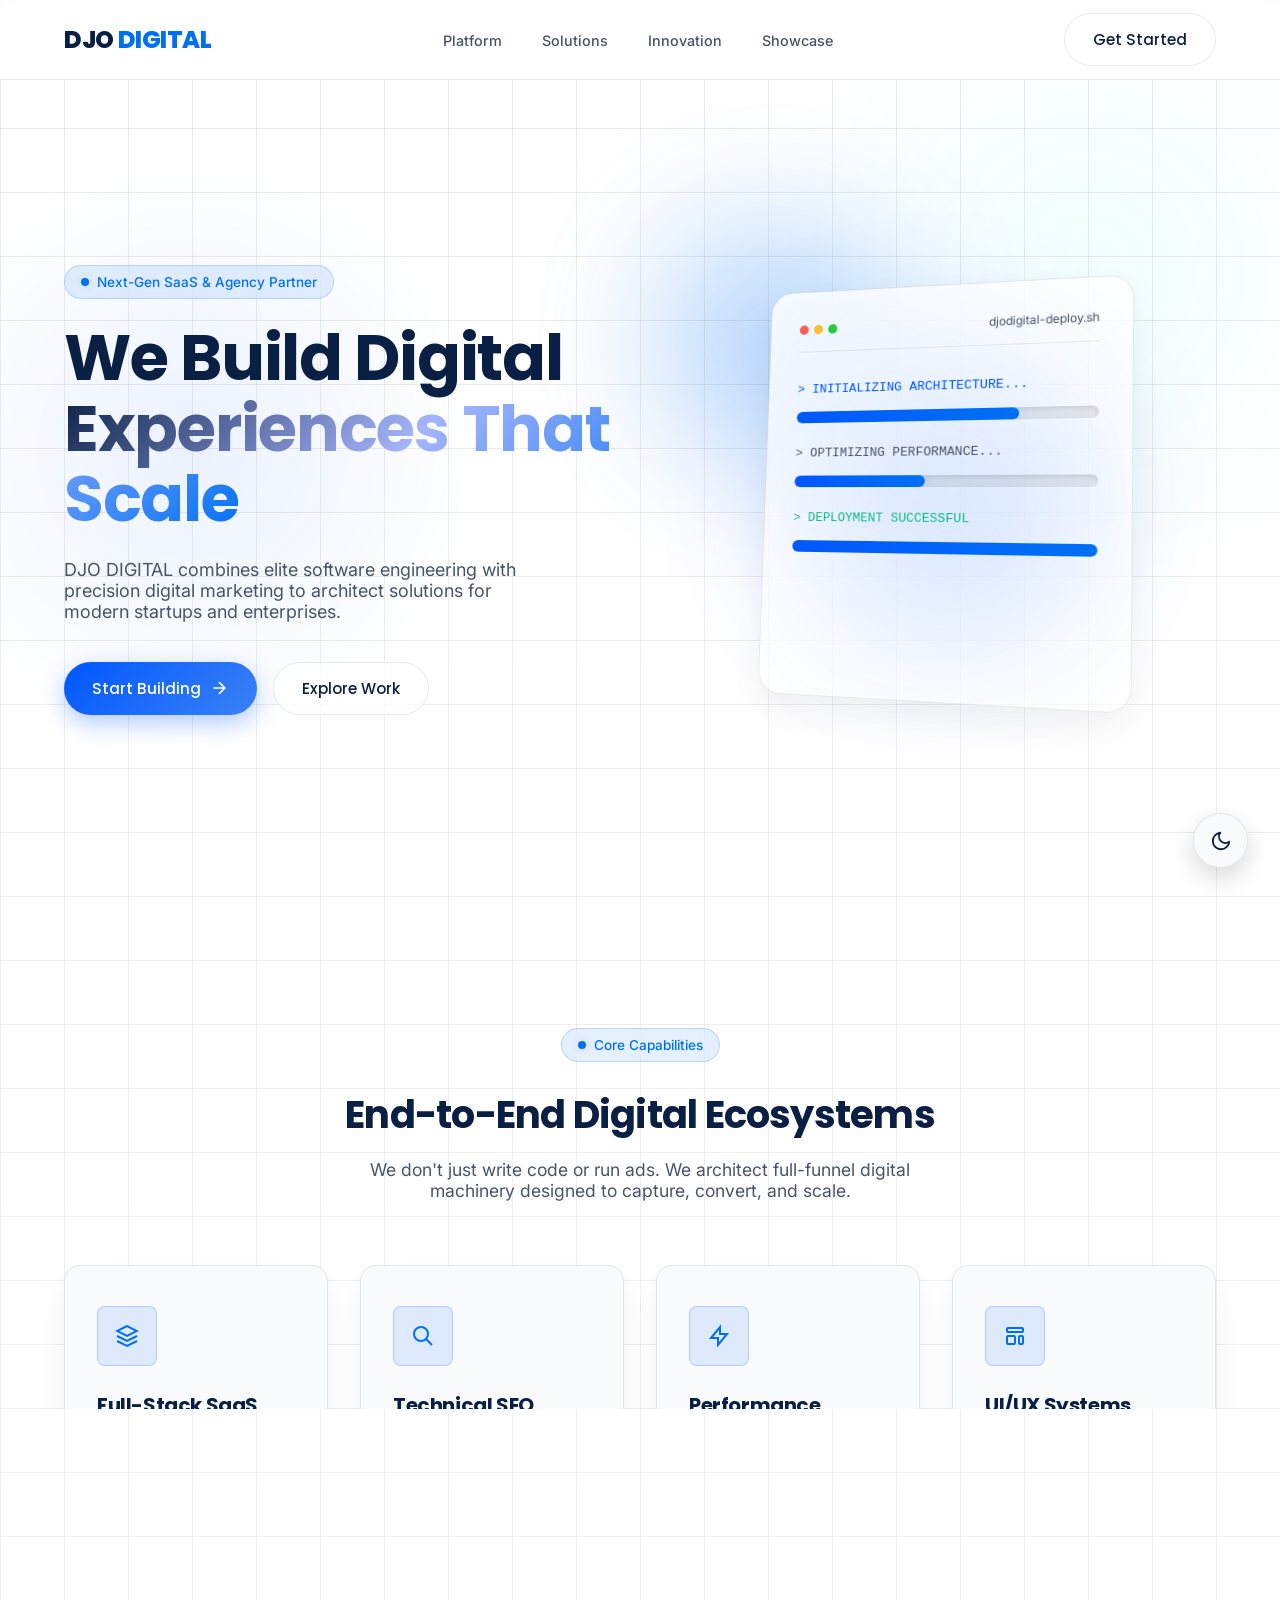
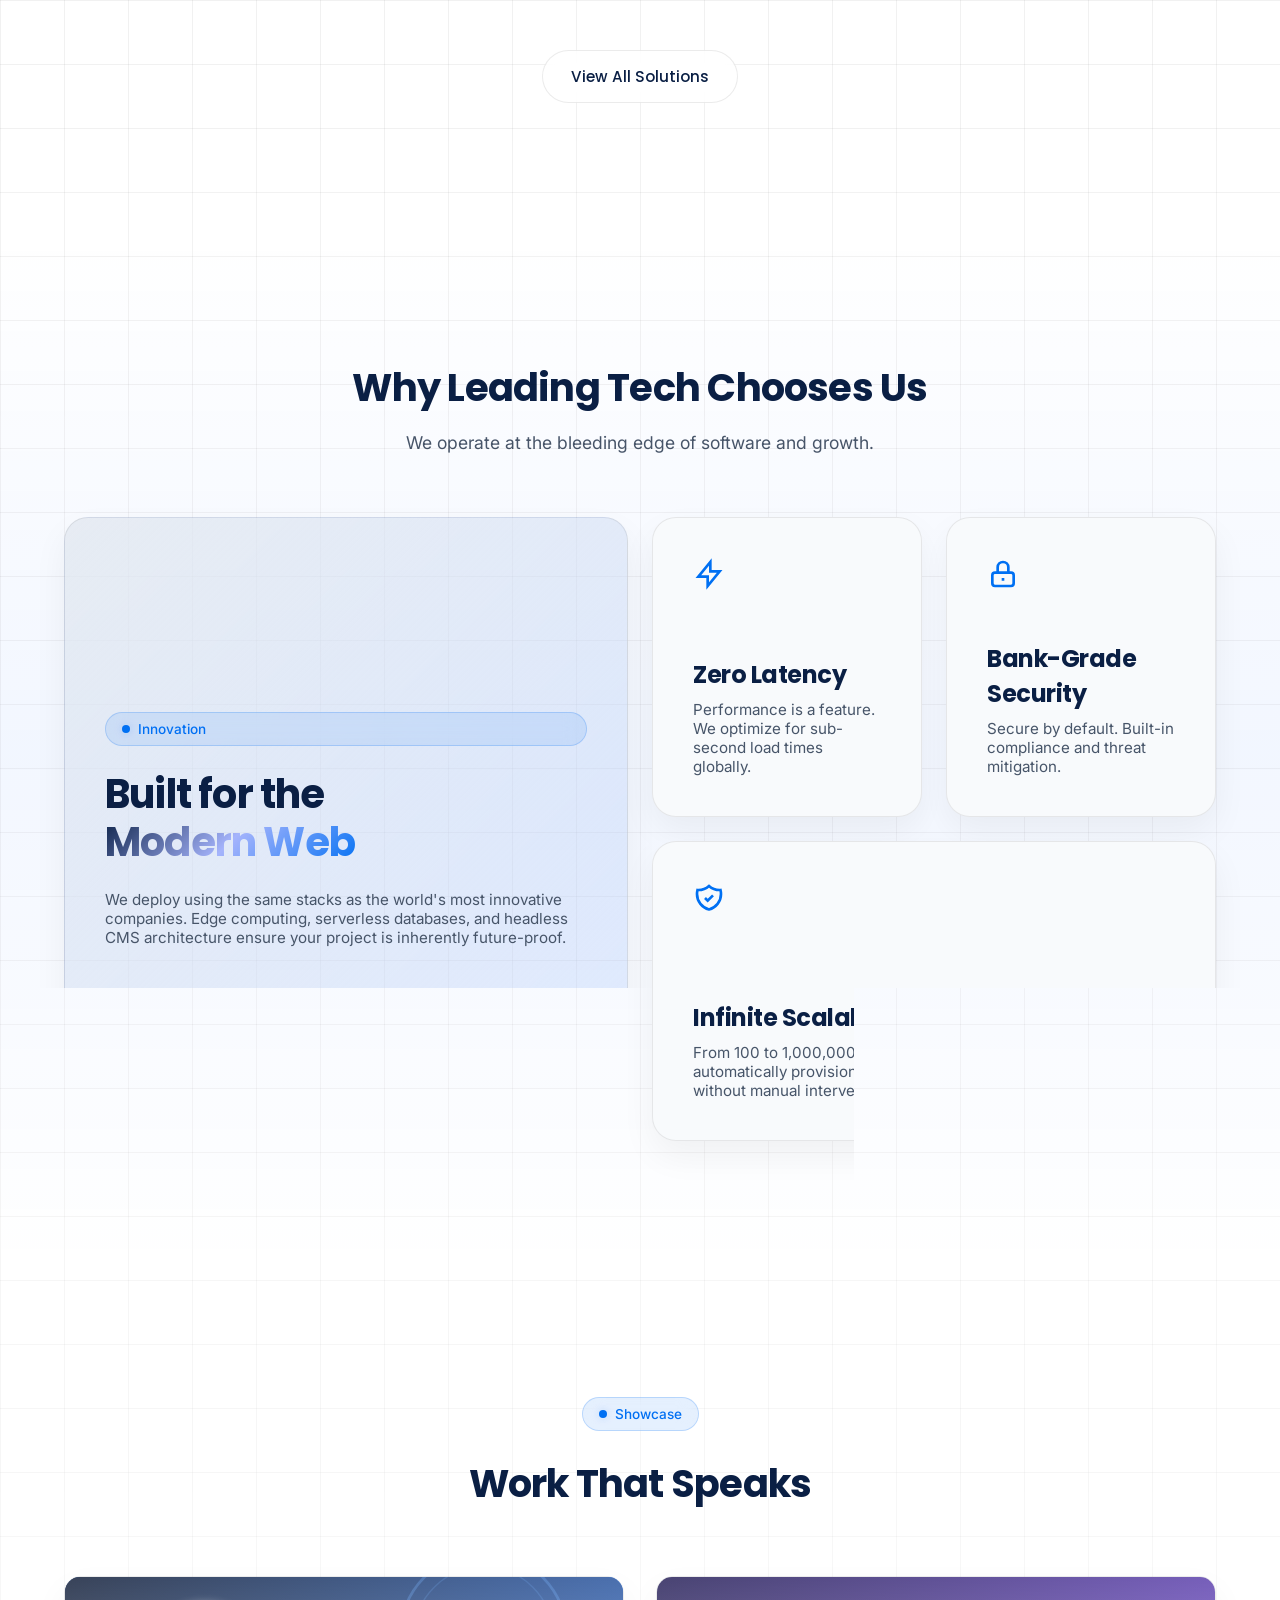
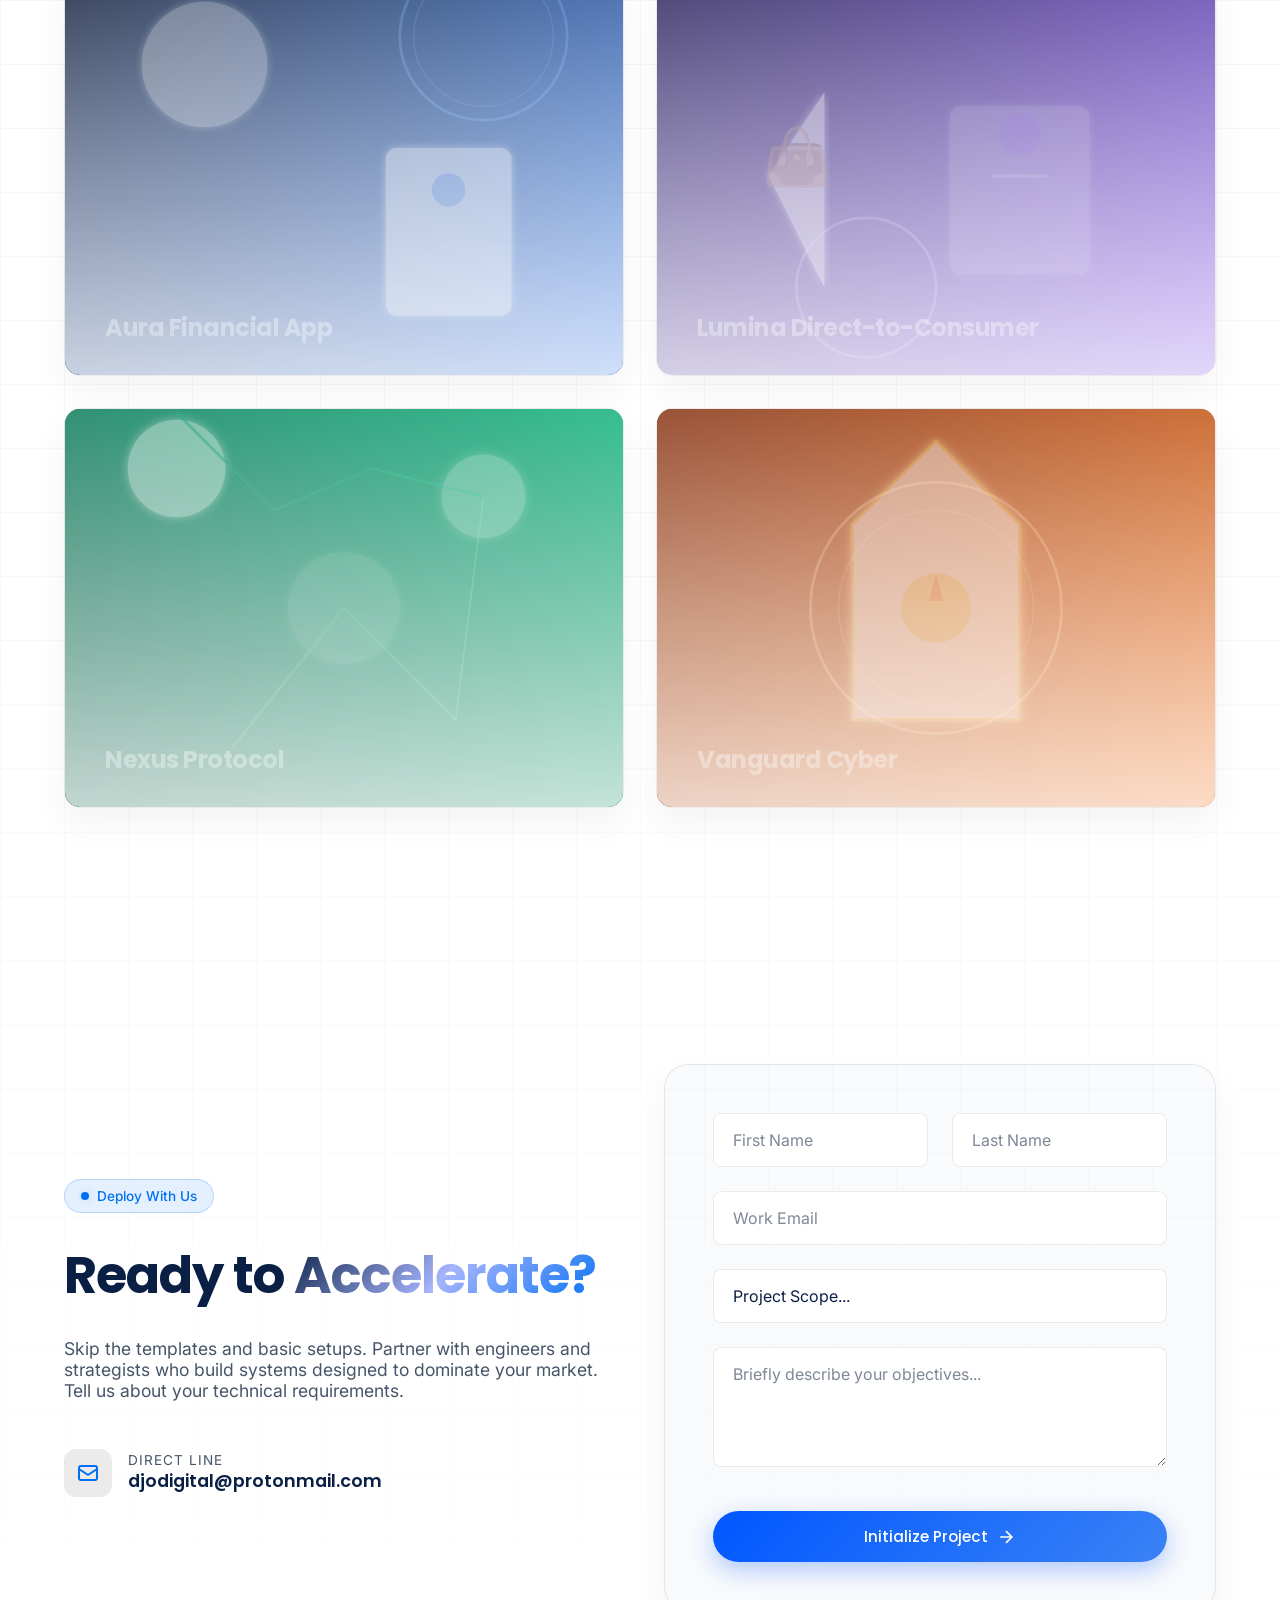
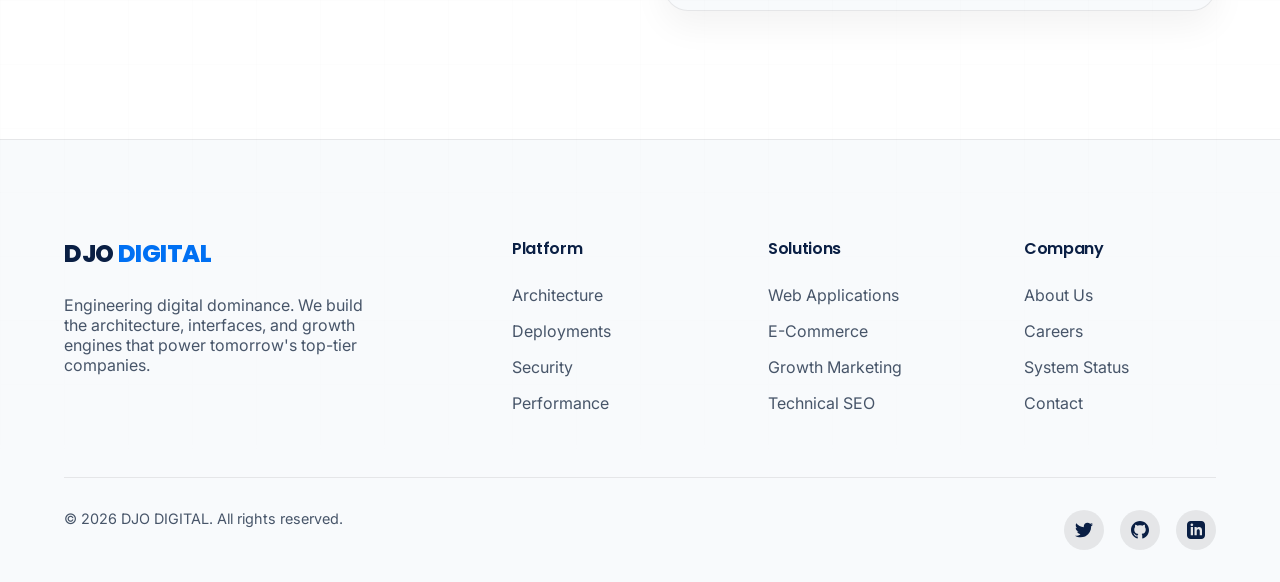
==== index.html @ 596c000f "Add files via upload" ====
<!DOCTYPE html>
<html lang="en">
<head>
    <meta charset="UTF-8">
    <meta name="viewport" content="width=device-width, initial-scale=1.0">
    <title>DJO DIGITAL | Premium Digital Solutions</title>
    <link rel="preconnect" href="https://fonts.googleapis.com">
    <link rel="preconnect" href="https://fonts.gstatic.com" crossorigin>
    <link href="https://fonts.googleapis.com/css2?family=Inter:wght@300;400;500&family=Poppins:wght@500;600;700;800&display=swap" rel="stylesheet">
    <link rel="stylesheet" href="style.css">
    <script src="script.js"></script>
    <script>
        // Apply saved theme before page renders to prevent flicker
        (function() {
            const savedTheme = localStorage.getItem('theme');
            if (savedTheme === 'dark') {
                document.documentElement.setAttribute('data-theme', 'dark');
            } else {
                document.documentElement.removeAttribute('data-theme');
            }
        })();
    </script>
</head>
<body>

    <input type="checkbox" id="theme-switch" hidden>
    
    <div class="app-wrapper">
        
        <label for="theme-switch" class="theme-toggle-btn" aria-label="Toggle Light/Dark Theme">
            <svg class="icon-sun" width="22" height="22" fill="none" stroke="currentColor" stroke-width="2" stroke-linecap="round" stroke-linejoin="round" viewBox="0 0 24 24"><circle cx="12" cy="12" r="5"></circle><line x1="12" y1="1" x2="12" y2="3"></line><line x1="12" y1="21" x2="12" y2="23"></line><line x1="4.22" y1="4.22" x2="5.64" y2="5.64"></line><line x1="18.36" y1="18.36" x2="19.78" y2="19.78"></line><line x1="1" y1="12" x2="3" y2="12"></line><line x1="21" y1="12" x2="23" y2="12"></line><line x1="4.22" y1="19.78" x2="5.64" y2="18.36"></line><line x1="18.36" y1="5.64" x2="19.78" y2="4.22"></line></svg>
            <svg class="icon-moon" width="22" height="22" fill="none" stroke="currentColor" stroke-width="2" stroke-linecap="round" stroke-linejoin="round" viewBox="0 0 24 24"><path d="M21 12.79A9 9 0 1 1 11.21 3 7 7 0 0 0 21 12.79z"></path></svg>
        </label>

        <div class="bg-mesh"></div>
        <div class="bg-grid"></div>

        <nav>
            <div class="container nav-container">
                <a href="#" class="logo">DJO <span>DIGITAL</span></a>
                
                <input type="checkbox" id="menu-toggle" class="menu-toggle">
                
                <ul class="nav-links">
                    <li><a href="#home">Platform</a></li>
                    <li><a href="solutions.html">Solutions</a></li>
                    <li><a href="#about">Innovation</a></li>
                    <li><a href="#portfolio">Showcase</a></li>
                </ul>

                <div class="nav-right">
                    <a href="#contact" class="btn btn-secondary nav-cta">Get Started</a>
                    
                    <label for="menu-toggle" class="hamburger">
                        <span></span><span></span><span></span>
                    </label>
                </div>
            </div>
        </nav>

        <section id="home" class="hero">
            <div class="container hero-content">
                <div class="hero-text">
                    <div class="badge">Next-Gen SaaS & Agency Partner</div>
                    <h1>We Build Digital <br><span class="gradient-text">Experiences That Scale</span></h1>
                    <p>DJO DIGITAL combines elite software engineering with precision digital marketing to architect solutions for modern startups and enterprises.</p>
                    <div class="hero-actions">
                        <a href="#contact" class="btn btn-primary">Start Building <svg width="20" height="20" fill="none" stroke="currentColor" stroke-width="2" viewBox="0 0 24 24"><path d="M5 12h14M12 5l7 7-7 7"/></svg></a>
                        <a href="#portfolio" class="btn btn-secondary">Explore Work</a>
                    </div>
                </div>
                <div class="hero-visual">
                    <div class="glow-orb"></div>
                    <div class="glow-orb secondary"></div>
                    <div class="glass-card-main">
                        <div class="mockup-header">
                            <div class="mockup-dots">
                                <span></span><span></span><span></span>
                            </div>
                            <div style="font-size:0.75rem; color: var(--text-muted);">djodigital-deploy.sh</div>
                        </div>
                        <div class="mockup-body">
                            <div class="mockup-text" style="color:var(--mockup-text-1);">> INITIALIZING ARCHITECTURE...</div>
                            <div class="mockup-bar-container">
                                <div class="mockup-bar-fill fill-1"></div>
                            </div>
                            
                            <div class="mockup-text" style="color:var(--mockup-text-2); margin-top:0.5rem;">> OPTIMIZING PERFORMANCE...</div>
                            <div class="mockup-bar-container">
                                <div class="mockup-bar-fill fill-2"></div>
                            </div>
                            
                            <div class="mockup-text" style="color:var(--mockup-text-3); margin-top:0.5rem;">> DEPLOYMENT SUCCESSFUL</div>
                            <div class="mockup-bar-container">
                                <div class="mockup-bar-fill fill-3"></div>
                            </div>
                        </div>
                    </div>
                </div>
            </div>
        </section>

        <section id="solutions" class="services">
            <div class="container">
                <div class="section-header">
                    <div class="badge" style="margin: 0 auto 1.5rem;">Core Capabilities</div>
                    <h2>End-to-End Digital Ecosystems</h2>
                    <p>We don't just write code or run ads. We architect full-funnel digital machinery designed to capture, convert, and scale.</p>
                </div>
                <div class="services-grid">
                    <div class="service-card">
                        <div class="service-icon">
                            <svg width="24" height="24" fill="none" stroke="currentColor" stroke-width="2" viewBox="0 0 24 24"><path d="M12 2L2 7l10 5 10-5-10-5zM2 17l10 5 10-5M2 12l10 5 10-5"/></svg>
                        </div>
                        <h3>Full-Stack SaaS</h3>
                        <p>Scalable, secure, and modern web applications built on React, Node, and serverless architectures tailored to your enterprise.</p>
                    </div>
                    <div class="service-card">
                        <div class="service-icon">
                            <svg width="24" height="24" fill="none" stroke="currentColor" stroke-width="2" viewBox="0 0 24 24"><path d="M21 21l-6-6m2-5a7 7 0 11-14 0 7 7 0 0114 0z"/></svg>
                        </div>
                        <h3>Technical SEO</h3>
                        <p>Deep algorithmic optimization, programmatic content strategies, and architecture restructuring for dominant search visibility.</p>
                    </div>
                    <div class="service-card">
                        <div class="service-icon">
                            <svg width="24" height="24" fill="none" stroke="currentColor" stroke-width="2" viewBox="0 0 24 24"><path d="M13 10V3L4 14h7v7l9-11h-7z"/></svg>
                        </div>
                        <h3>Performance Marketing</h3>
                        <p>Data-aggressive ad campaigns engineered for lowest CAC and highest LTV across Google, Meta, and emerging channels.</p>
                    </div>
                    <div class="service-card">
                        <div class="service-icon">
                            <svg width="24" height="24" fill="none" stroke="currentColor" stroke-width="2" viewBox="0 0 24 24"><path d="M4 5a1 1 0 011-1h14a1 1 0 011 1v2a1 1 0 01-1 1H5a1 1 0 01-1-1V5zM4 13a1 1 0 011-1h6a1 1 0 011 1v6a1 1 0 01-1 1H5a1 1 0 01-1-1v-6zM16 13a1 1 0 011-1h2a1 1 0 011 1v6a1 1 0 01-1 1h-2a1 1 0 01-1-1v-6z"/></svg>
                        </div>
                        <h3>UI/UX Systems</h3>
                        <p>Pixel-perfect, conversion-optimized interfaces that feel native, intuitive, and ruthlessly aligned with user psychology.</p>
                    </div>
                </div>
                <div style="text-align: center; margin-top: 3rem;">
                    <a href="solutions.html" class="btn btn-secondary">View All Solutions</a>
                </div>
            </div>
        </section>

        <section id="about" class="bento-section">
            <div class="container">
                <div class="section-header">
                    <h2>Why Leading Tech Chooses Us</h2>
                    <p>We operate at the bleeding edge of software and growth.</p>
                </div>
                <div class="bento-grid">
                    <div class="bento-item bento-large">
                        <div class="badge">Innovation</div>
                        <h3>Built for the<br><span class="gradient-text">Modern Web</span></h3>
                        <p>We deploy using the same stacks as the world's most innovative companies. Edge computing, serverless databases, and headless CMS architecture ensure your project is inherently future-proof.</p>
                    </div>
                    <div class="bento-item">
                        <div class="bento-icon"><svg width="32" height="32" fill="none" stroke="currentColor" stroke-width="2" viewBox="0 0 24 24"><path d="M13 10V3L4 14h7v7l9-11h-7z"/></svg></div>
                        <h3>Zero Latency</h3>
                        <p>Performance is a feature. We optimize for sub-second load times globally.</p>
                    </div>
                    <div class="bento-item">
                        <div class="bento-icon"><svg width="32" height="32" fill="none" stroke="currentColor" stroke-width="2" viewBox="0 0 24 24"><path d="M12 15v2m-6 4h12a2 2 0 002-2v-6a2 2 0 00-2-2H6a2 2 0 00-2 2v6a2 2 0 002 2zm10-10V7a4 4 0 00-8 0v4h8z"/></svg></div>
                        <h3>Bank-Grade Security</h3>
                        <p>Secure by default. Built-in compliance and threat mitigation.</p>
                    </div>
                    <div class="bento-item bento-wide">
                        <div class="bento-icon"><svg width="32" height="32" fill="none" stroke="currentColor" stroke-width="2" viewBox="0 0 24 24"><path d="M9 12l2 2 4-4m5.618-4.016A11.955 11.955 0 0112 2.944a11.955 11.955 0 01-8.618 3.04A12.02 12.02 0 003 9c0 5.591 3.824 10.29 9 11.622 5.176-1.332 9-6.03 9-11.622 0-1.042-.133-2.052-.382-3.016z"/></svg></div>
                        <h3>Infinite Scalability</h3>
                        <p>From 100 to 1,000,000 active users, our cloud-native architectures automatically provision resources to handle massive traffic spikes without manual intervention.</p>
                    </div>
                </div>
            </div>
        </section>

        <section id="portfolio" class="portfolio">
            <div class="container">
                <div class="section-header">
                    <div class="badge" style="margin: 0 auto 1.5rem;">Showcase</div>
                    <h2>Work That Speaks</h2>
                </div>
                <div class="portfolio-grid">
                    <div class="portfolio-item">
                        <div class="portfolio-bg"></div>
                        <div class="portfolio-overlay">
                            <span>Fintech Platform</span>
                            <h3>Aura Financial App</h3>
                        </div>
                    </div>
                    <div class="portfolio-item">
                        <div class="portfolio-bg"></div>
                        <div class="portfolio-overlay">
                            <span>Global E-Commerce</span>
                            <h3>Lumina Direct-to-Consumer</h3>
                        </div>
                    </div>
                    <div class="portfolio-item">
                        <div class="portfolio-bg"></div>
                        <div class="portfolio-overlay">
                            <span>Web3 Dashboard</span>
                            <h3>Nexus Protocol</h3>
                        </div>
                    </div>
                    <div class="portfolio-item">
                        <div class="portfolio-bg"></div>
                        <div class="portfolio-overlay">
                            <span>Cybersecurity Platform</span>
                            <h3>Vanguard Cyber</h3>
                        </div>
                    </div>
                </div>
            </div>
        </section>

        <!-- 
        IMAGE GENERATION GUIDE FOR PORTFOLIO SECTION
        =============================================
        
        Layout: 2x2 Grid (Top-Left → Top-Right → Bottom-Left → Bottom-Right)
        Style: Consistent 3D glassmorphism or isometric design
        
        1. AURA FINANCIAL (Top-Left - Blue/Silver)
           Position: Top-Left
           Color: Blue (#0f172a to #3b82f6)
           Prompt: "3D isometric view of glowing digital currency coins and a sleek glass credit card, floating on a soft blue frosted glass background, minimalist, high-end fintech aesthetic, 8k render."
           
        2. LUMINA E-COMMERCE (Top-Right - Purple/Pink)
           Position: Top-Right
           Color: Purple (#1e1b4b to #8b5cf6)
           Prompt: "A stylized 3D translucent shopping bag and a glowing delivery package, soft purple and lilac lighting, glassmorphism style, elegant, clean white studio lighting, minimalist."
           
        3. NEXUS PROTOCOL (Bottom-Left - Green/Teal)
           Position: Bottom-Left
           Color: Green (#064e3b to #10b981)
           Prompt: "Abstract 3D network of interconnected glass spheres and glowing teal light lines, digital connectivity concept, emerald green gradient background, futuristic, clean and sharp."
           
        4. VANGUARD CYBER (Bottom-Right - Orange/Gold)
           Position: Bottom-Right
           Color: Orange (#7c2d12 to #f97316)
           Prompt: "A 3D holographic security shield made of frosted glass, glowing amber and gold accents, digital lock icon, minimalist high-tech cybersecurity theme, soft orange gradient background."
           
        DESIGN TIPS:
        - Consistency: All four images should use the same "3D glass" or "Isometric" style
        - Text Contrast: Add a semi-transparent dark overlay (20-30% opacity) over images if busy
        - Aspect Ratio: Generate images matching 350px+ width × 400px height (or similar proportion)
        - File Format: Use PNG or WebP for best quality with transparency support
        
        IMPLEMENTATION:
        Once images are generated, replace the .portfolio-bg linear gradients with:
        .portfolio-item:nth-child(1) .portfolio-bg { background-image: url('path/to/aura-financial.png'); }
        .portfolio-item:nth-child(2) .portfolio-bg { background-image: url('path/to/lumina-ecommerce.png'); }
        .portfolio-item:nth-child(3) .portfolio-bg { background-image: url('path/to/nexus-protocol.png'); }
        .portfolio-item:nth-child(4) .portfolio-bg { background-image: url('path/to/vanguard-cyber.png'); }
        -->

        <section id="contact" class="contact">
            <div class="container contact-container">
                <div class="contact-info">
                    <div class="badge">Deploy With Us</div>
                    <h2>Ready to <span class="gradient-text">Accelerate?</span></h2>
                    <p>Skip the templates and basic setups. Partner with engineers and strategists who build systems designed to dominate your market. Tell us about your technical requirements.</p>
                    
                    <div style="display:flex; gap:1rem; align-items:center; margin-top:2rem;">
                        <div style="width:48px; height:48px; background:var(--glass-border); border-radius:12px; display:flex; align-items:center; justify-content:center; color:var(--accent); transition: var(--transition);">
                            <svg width="24" height="24" fill="none" stroke="currentColor" stroke-width="2" viewBox="0 0 24 24"><path d="M3 8l7.89 5.26a2 2 0 002.22 0L21 8M5 19h14a2 2 0 002-2V7a2 2 0 00-2-2H5a2 2 0 00-2 2v10a2 2 0 002 2z"/></svg>
                        </div>
                        <div>
                            <div style="font-size:0.85rem; color:var(--text-muted); text-transform:uppercase; letter-spacing:1px;">Direct Line</div>
                            <div style="font-family:'Poppins'; font-weight:600; font-size:1.1rem;">djodigital@protonmail.com</div>
                        </div>
                    </div>
                </div>
                
                <form class="contact-form" action="https://api.web3forms.com/submit" method="POST">
                    <input type="hidden" name="access_key" value="e017881b-0cbd-48a7-ae5b-4a39bc7d0c9f">
                    <input type="hidden" name="subject" value="New Project Inquiry from DJO Digital">
                    <input type="hidden" name="redirect" value="https://djodigital.com/thank-you.html">
                    
                    <div style="display:grid; grid-template-columns: 1fr 1fr; gap:1.5rem;">
                        <div class="form-group">
                            <input type="text" name="firstName" class="form-control" placeholder="First Name" required>
                        </div>
                        <div class="form-group">
                            <input type="text" name="lastName" class="form-control" placeholder="Last Name" required>
                        </div>
                    </div>
                    <div class="form-group">
                        <input type="email" name="email" class="form-control" placeholder="Work Email" required>
                    </div>
                    <div class="form-group">
                        <select name="projectScope" class="form-control" required style="appearance:none;">
                            <option value="" disabled selected>Project Scope...</option>
                            <option value="SaaS Development">SaaS Development</option>
                            <option value="Growth Marketing">Growth Marketing</option>
                            <option value="Enterprise SEO">Enterprise SEO</option>
                            <option value="Other">Other</option>
                        </select>
                    </div>
                    <div class="form-group">
                        <textarea name="message" class="form-control" placeholder="Briefly describe your objectives..." required></textarea>
                    </div>
                    <button type="submit" class="btn btn-primary submit-btn">Initialize Project <svg width="20" height="20" fill="none" stroke="currentColor" stroke-width="2" viewBox="0 0 24 24"><path d="M5 12h14M12 5l7 7-7 7"/></svg></button>
                </form>
            </div>
        </section>

        <footer>
            <div class="container">
                <div class="footer-grid">
                    <div class="footer-brand">
                        <a href="#" class="logo">DJO <span>DIGITAL</span></a>
                        <p>Engineering digital dominance. We build the architecture, interfaces, and growth engines that power tomorrow's top-tier companies.</p>
                    </div>
                    <div>
                        <h4 class="footer-title">Platform</h4>
                        <div class="footer-links">
                            <a href="#">Architecture</a>
                            <a href="#">Deployments</a>
                            <a href="#">Security</a>
                            <a href="#">Performance</a>
                        </div>
                    </div>
                    <div>
                        <h4 class="footer-title">Solutions</h4>
                        <div class="footer-links">
                            <a href="solutions/">Web Applications</a>
                            <a href="solutions/">E-Commerce</a>
                            <a href="solutions/">Growth Marketing</a>
                            <a href="solutions/">Technical SEO</a>
                        </div>
                    </div>
                    <div>
                        <h4 class="footer-title">Company</h4>
                        <div class="footer-links">
                            <a href="#about">About Us</a>
                            <a href="#">Careers</a>
                            <a href="#">System Status</a>
                            <a href="#contact">Contact</a>
                        </div>
                    </div>
                </div>
                <div class="footer-bottom">
                    <div>&copy; 2026 DJO DIGITAL. All rights reserved.</div>
                    <div class="social-icons">
                        <a href="#" aria-label="Twitter"><svg width="18" height="18" fill="currentColor" viewBox="0 0 24 24"><path d="M24 4.557c-.883.392-1.832.656-2.828.775 1.017-.609 1.798-1.574 2.165-2.724-.951.564-2.005.974-3.127 1.195-.897-.957-2.178-1.555-3.594-1.555-3.179 0-5.515 2.966-4.797 6.045-4.091-.205-7.719-2.165-10.148-5.144-1.29 2.213-.669 5.108 1.523 6.574-.806-.026-1.566-.247-2.229-.616-.054 2.281 1.581 4.415 3.949 4.89-.693.188-1.452.232-2.224.084.626 1.956 2.444 3.379 4.6 3.419-2.07 1.623-4.678 2.348-7.29 2.04 2.179 1.397 4.768 2.212 7.548 2.212 9.142 0 14.307-7.721 13.995-14.646.962-.695 1.797-1.562 2.457-2.549z"/></svg></a>
                        <a href="#" aria-label="GitHub"><svg width="18" height="18" fill="currentColor" viewBox="0 0 24 24"><path d="M12 0c-6.626 0-12 5.373-12 12 0 5.302 3.438 9.8 8.207 11.387.599.111.793-.261.793-.577v-2.234c-3.338.726-4.033-1.416-4.033-1.416-.546-1.387-1.333-1.756-1.333-1.756-1.089-.745.083-.729.083-.729 1.205.084 1.839 1.237 1.839 1.237 1.07 1.834 2.807 1.304 3.492.997.107-.775.418-1.305.762-1.604-2.665-.305-5.467-1.334-5.467-5.931 0-1.311.469-2.381 1.236-3.221-.124-.303-.535-1.524.117-3.176 0 0 1.008-.322 3.301 1.23.957-.266 1.983-.399 3.003-.404 1.02.005 2.047.138 3.006.404 2.291-1.552 3.297-1.23 3.297-1.23.653 1.653.242 2.874.118 3.176.77.84 1.235 1.911 1.235 3.221 0 4.609-2.807 5.624-5.479 5.921.43.372.823 1.102.823 2.222v3.293c0 .319.192.694.801.576 4.765-1.589 8.199-6.086 8.199-11.386 0-6.627-5.373-12-12-12z"/></svg></a>
                        <a href="#" aria-label="LinkedIn"><svg width="18" height="18" fill="currentColor" viewBox="0 0 24 24"><path d="M19 0h-14c-2.761 0-5 2.239-5 5v14c0 2.761 2.239 5 5 5h14c2.762 0 5-2.239 5-5v-14c0-2.761-2.238-5-5-5zm-11 19h-3v-11h3v11zm-1.5-12.268c-.966 0-1.75-.79-1.75-1.764s.784-1.764 1.75-1.764 1.75.79 1.75 1.764-.783 1.764-1.75 1.764zm13.5 12.268h-3v-5.604c0-3.368-4-3.113-4 0v5.604h-3v-11h3v1.765c1.396-2.586 7-2.777 7 2.476v6.759z"/></svg></a>
                    </div>
                </div>
            </div>
        </footer>
    </div>

    <script src="script.js"></script>
</body>
</html>
---- style.css ----
/* --- CSS VARIABLES (LIGHT THEME DEFAULT) --- */
:root {
    --bg-base: #ffffff;
    --bg-surface: #f8fafc;
    --primary: #0057ff;
    --secondary: #e2e8f0;
    --accent: #0070f3;
    --accent-glow: rgba(0, 112, 243, 0.2);
    --text-main: #0a1f44;
    --text-muted: #475569;
    --border-light: rgba(0, 0, 0, 0.08);
    --glass-bg: rgba(255, 255, 255, 0.7);
    --glass-border: rgba(0, 0, 0, 0.08);
    --glass-card-bg: linear-gradient(145deg, rgba(255,255,255,0.9) 0%, rgba(255,255,255,0.6) 100%);
    --input-bg: rgba(255,255,255,0.9);
    --shadow-soft: 0 15px 35px rgba(0,0,0,0.05);
    --shadow-hover: 0 20px 40px rgba(0, 112, 243, 0.1);
    --mockup-text-1: var(--primary);
    --mockup-text-2: var(--text-muted);
    --mockup-text-3: #10b981;
    --nav-bg: rgba(255, 255, 255, 0.85);
    --card-hover-border: rgba(0, 112, 243, 0.3);
    --bento-gradient: linear-gradient(135deg, rgba(226, 232, 240, 0.8), rgba(0, 87, 255, 0.1));
    --portfolio-overlay: linear-gradient(to top, rgba(255,255,255,0.95) 0%, rgba(255,255,255,0.2) 100%);
    --portfolio-overlay-hover: linear-gradient(to top, rgba(255,255,255,0.95) 0%, rgba(0,112,243,0.2) 100%);
    --radius-sm: 8px;
    --radius-md: 16px;
    --radius-lg: 24px;
    --transition: all 0.3s ease;
}

/* --- DARK THEME OVERRIDES --- */
html[data-theme="dark"] .app-wrapper {
    --bg-base: #050b14;
    --bg-surface: #0a1428;
    --primary: #0057ff;
    --secondary: #0a1f44;
    --accent: #00f0ff;
    --accent-glow: rgba(0, 240, 255, 0.4);
    --text-main: #ffffff;
    --text-muted: #8b9bb4;
    --border-light: rgba(255, 255, 255, 0.08);
    --glass-bg: rgba(10, 20, 40, 0.6);
    --glass-border: rgba(255, 255, 255, 0.1);
    --glass-card-bg: linear-gradient(145deg, rgba(255,255,255,0.05) 0%, rgba(255,255,255,0.01) 100%);
    --input-bg: rgba(0,0,0,0.2);
    --shadow-soft: 0 15px 35px rgba(0,0,0,0.3);
    --shadow-hover: 0 20px 40px rgba(0,0,0,0.5);
    --mockup-text-1: var(--accent);
    --mockup-text-2: var(--text-muted);
    --mockup-text-3: #27c93f;
    --nav-bg: rgba(5, 11, 20, 0.7);
    --card-hover-border: rgba(255,255,255,0.2);
    --bento-gradient: linear-gradient(135deg, rgba(10, 31, 68, 0.8), rgba(0, 87, 255, 0.2));
    --portfolio-overlay: linear-gradient(to top, rgba(5,11,20,0.95) 0%, rgba(5,11,20,0.2) 100%);
    --portfolio-overlay-hover: linear-gradient(to top, rgba(5,11,20,0.95) 0%, rgba(0,87,255,0.4) 100%);
}

/* --- RESET & BASE --- */
* {
    margin: 0;
    padding: 0;
    box-sizing: border-box;
}

html {
    scroll-behavior: smooth;
}

/* Scrollbar Styling - Light Theme */
::-webkit-scrollbar {
    width: 12px;
}

::-webkit-scrollbar-track {
    background: var(--bg-base);
}

::-webkit-scrollbar-thumb {
    background: var(--border-light);
    border-radius: 6px;
    border: 3px solid var(--bg-base);
}

::-webkit-scrollbar-thumb:hover {
    background: var(--text-muted);
}

body {
    font-family: 'Inter', sans-serif;
    background-color: var(--bg-base);
    overflow-x: hidden;
    -webkit-font-smoothing: antialiased;
}

.app-wrapper {
    background-color: var(--bg-base);
    color: var(--text-main);
    transition: background-color 0.5s ease, color 0.5s ease;
    min-height: 100vh;
    position: relative;
    z-index: 1;
}

h1, h2, h3, h4, .logo {
    font-family: 'Poppins', sans-serif;
    letter-spacing: -0.02em;
}

a {
    text-decoration: none;
    color: inherit;
}

ul {
    list-style: none;
}

.container {
    max-width: 1200px;
    margin: 0 auto;
    padding: 0 2rem;
}

/* --- TYPOGRAPHY & UTILITIES --- */
.gradient-text {
    background: linear-gradient(135deg, var(--text-main) 0%, #a5b4fc 50%, var(--accent) 100%);
    -webkit-background-clip: text;
    -webkit-text-fill-color: transparent;
    background-clip: text;
}

.badge {
    display: inline-flex;
    align-items: center;
    gap: 0.5rem;
    padding: 0.5rem 1rem;
    background: rgba(0, 112, 243, 0.1);
    border: 1px solid rgba(0, 112, 243, 0.2);
    border-radius: 100px;
    font-size: 0.85rem;
    font-weight: 500;
    color: var(--accent);
    margin-bottom: 1.5rem;
    backdrop-filter: blur(10px);
    transition: var(--transition);
}

.badge::before {
    content: '';
    width: 8px;
    height: 8px;
    background: var(--accent);
    border-radius: 50%;
    box-shadow: 0 0 10px var(--accent-glow);
    animation: pulse 2s infinite;
}

/* --- BUTTONS --- */
.btn {
    display: inline-flex;
    align-items: center;
    justify-content: center;
    padding: 0.875rem 1.75rem;
    border-radius: 100px;
    font-family: 'Poppins', sans-serif;
    font-weight: 500;
    font-size: 0.95rem;
    transition: var(--transition);
    cursor: pointer;
    border: none;
    gap: 0.5rem;
    position: relative;
    overflow: hidden;
}

.btn-primary {
    background: linear-gradient(135deg, var(--primary), #3b82f6);
    color: white;
    box-shadow: 0 8px 25px rgba(0, 87, 255, 0.3);
}

.btn-primary:hover {
    transform: translateY(-3px) scale(1.02);
    box-shadow: 0 12px 30px rgba(0, 87, 255, 0.5);
    background: linear-gradient(135deg, #3b82f6, var(--primary));
}

.btn-secondary {
    background: var(--glass-bg);
    color: var(--text-main);
    border: 1px solid var(--glass-border);
    backdrop-filter: blur(10px);
}

.btn-secondary:hover {
    background: var(--glass-border);
    border-color: var(--text-muted);
    transform: translateY(-3px) scale(1.02);
}

/* --- FLOATING THEME TOGGLE BUTTON --- */
.theme-toggle-btn {
    cursor: pointer;
    display: flex;
    align-items: center;
    justify-content: center;
    width: 55px;
    height: 55px;
    border-radius: 50%;
    background: var(--bg-surface);
    border: 1px solid var(--border-light);
    color: var(--text-main);
    transition: var(--transition);
    position: fixed;
    bottom: 2rem;
    right: 2rem;
    z-index: 9999;
    box-shadow: 0 10px 25px rgba(0,0,0,0.15);
}

.theme-toggle-btn:hover {
    transform: translateY(-5px);
    box-shadow: var(--shadow-hover);
    border-color: var(--accent);
    color: var(--accent);
}

.icon-sun { display: none; }
.icon-moon { display: block; }

/* Icon display respects data-theme attribute */
html[data-theme="dark"] .icon-sun { display: block; }
html[data-theme="dark"] .icon-moon { display: none; }

/* --- BACKGROUND MESH --- */
.bg-mesh {
    position: fixed;
    top: 0;
    left: 0;
    width: 100vw;
    height: 100vh;
    z-index: -1;
    overflow: hidden;
    background: 
        radial-gradient(circle at 15% 50%, rgba(0, 87, 255, 0.08), transparent 25%),
        radial-gradient(circle at 85% 30%, rgba(0, 240, 255, 0.05), transparent 25%);
    transition: background 0.5s ease;
}

.bg-grid {
    position: absolute;
    inset: 0;
    background-image: 
        linear-gradient(to right, var(--border-light) 1px, transparent 1px),
        linear-gradient(to bottom, var(--border-light) 1px, transparent 1px);
    background-size: 4rem 4rem;
    mask-image: linear-gradient(to bottom, rgba(0,0,0,1) 0%, rgba(0,0,0,0) 100%);
    -webkit-mask-image: linear-gradient(to bottom, rgba(0,0,0,1) 0%, rgba(0,0,0,0) 100%);
    transition: var(--transition);
}

/* --- NAVBAR --- */
nav {
    position: fixed;
    top: 0;
    width: 100%;
    height: 80px;
    z-index: 1000;
    background: var(--nav-bg);
    backdrop-filter: blur(20px);
    -webkit-backdrop-filter: blur(20px);
    border-bottom: 1px solid var(--border-light);
    display: flex;
    align-items: center;
    transition: var(--transition);
}

.nav-container {
    display: flex;
    justify-content: space-between;
    align-items: center;
    width: 100%;
}

.logo {
    font-size: 1.5rem;
    font-weight: 800;
    color: var(--text-main);
    display: flex;
    align-items: center;
    gap: 0.25rem;
    transition: var(--transition);
}

.logo span {
    color: var(--accent);
}

.nav-links {
    display: flex;
    gap: 2.5rem;
    align-items: center;
}

.nav-links a {
    font-size: 0.9rem;
    font-weight: 500;
    color: var(--text-muted);
    transition: var(--transition);
    position: relative;
}

.nav-links a:hover {
    color: var(--text-main);
}

.nav-links a::after {
    content: '';
    position: absolute;
    bottom: -5px;
    left: 0;
    width: 0;
    height: 2px;
    background: var(--accent);
    transition: var(--transition);
    border-radius: 2px;
}

.nav-links a:hover::after {
    width: 100%;
}

.nav-right {
    display: flex;
    align-items: center;
    gap: 1rem;
}

.menu-toggle { display: none; }
.hamburger {
    display: none;
    flex-direction: column;
    gap: 6px;
    cursor: pointer;
    z-index: 1001;
    margin-left: 1rem;
}
.hamburger span {
    width: 28px;
    height: 2px;
    background: var(--text-main);
    transition: var(--transition);
    border-radius: 2px;
}

/* --- HERO SECTION (Index) --- */
.hero {
    min-height: 100vh;
    display: flex;
    align-items: center;
    padding-top: 80px;
    position: relative;
}

.hero-content {
    display: grid;
    grid-template-columns: 1fr 1fr;
    gap: 4rem;
    align-items: center;
}

.hero-text h1 {
    font-size: clamp(3rem, 5vw, 4.5rem);
    line-height: 1.1;
    margin-bottom: 1.5rem;
    animation: slideUp 0.8s ease-out forwards;
}

.hero-text p {
    font-size: 1.125rem;
    color: var(--text-muted);
    margin-bottom: 2.5rem;
    max-width: 90%;
    animation: slideUp 0.8s ease-out 0.2s forwards;
    opacity: 0;
}

.hero-actions {
    display: flex;
    gap: 1rem;
    animation: slideUp 0.8s ease-out 0.4s forwards;
    opacity: 0;
}

.hero-visual {
    position: relative;
    height: 500px;
    display: flex;
    justify-content: center;
    align-items: center;
    animation: fadeIn 1.2s ease-out 0.6s forwards;
    opacity: 0;
}

.glass-card-main {
    width: 380px;
    height: 420px;
    background: var(--glass-card-bg);
    border: 1px solid var(--glass-border);
    border-radius: var(--radius-lg);
    backdrop-filter: blur(20px);
    position: relative;
    z-index: 2;
    box-shadow: var(--shadow-soft);
    padding: 2rem;
    display: flex;
    flex-direction: column;
    justify-content: space-between;
    transform: perspective(1000px) rotateY(-15deg) rotateX(5deg);
    transition: all 0.5s cubic-bezier(0.16, 1, 0.3, 1);
}

.glass-card-main:hover {
    transform: perspective(1000px) rotateY(-5deg) rotateX(2deg) translateY(-10px);
    border-color: var(--card-hover-border);
    box-shadow: var(--shadow-hover);
}

.glow-orb {
    position: absolute;
    width: 250px;
    height: 250px;
    background: var(--primary);
    border-radius: 50%;
    filter: blur(80px);
    opacity: 0.4;
    z-index: 1;
    top: 50%;
    left: 50%;
    transform: translate(-50%, -50%);
    animation: floatOrb 6s ease-in-out infinite;
    transition: var(--transition);
}

.glow-orb.secondary {
    background: var(--accent);
    width: 200px;
    height: 200px;
    top: 20%;
    left: 20%;
    animation-delay: -3s;
}

.mockup-header {
    display: flex;
    justify-content: space-between;
    align-items: center;
    border-bottom: 1px solid var(--border-light);
    padding-bottom: 1rem;
    transition: var(--transition);
}

.mockup-dots {
    display: flex;
    gap: 6px;
}
.mockup-dots span {
    width: 10px;
    height: 10px;
    border-radius: 50%;
    background: var(--text-muted);
    opacity: 0.3;
}
.mockup-dots span:nth-child(1) { background: #ff5f56; opacity: 1; }
.mockup-dots span:nth-child(2) { background: #ffbd2e; opacity: 1; }
.mockup-dots span:nth-child(3) { background: #27c93f; opacity: 1; }

.mockup-body {
    flex-grow: 1;
    display: flex;
    flex-direction: column;
    gap: 1rem;
    margin-top: 2rem;
}

.mockup-text {
    font-family: monospace; 
    font-size: 0.85rem;
    transition: var(--transition);
}

.mockup-bar-container {
    height: 12px;
    border-radius: 6px;
    background: var(--border-light);
    overflow: hidden;
    position: relative;
    box-shadow: inset 0 2px 4px rgba(0,0,0,0.1);
}

.mockup-bar-fill {
    height: 100%;
    width: 0%;
    background: linear-gradient(90deg, var(--primary), var(--accent));
    border-radius: 6px;
    position: absolute;
    top: 0;
    left: 0;
    box-shadow: 0 0 15px var(--accent-glow);
}

.fill-1 { animation: fillAnim1 1.8s cubic-bezier(0.2, 0.8, 0.2, 1) 0.5s forwards; }
.fill-2 { animation: fillAnim2 1.8s cubic-bezier(0.2, 0.8, 0.2, 1) 1.2s forwards; }
.fill-3 { animation: fillAnim3 1.8s cubic-bezier(0.2, 0.8, 0.2, 1) 2.0s forwards; }

/* --- SECTION HEADERS --- */
.section-header {
    text-align: center;
    margin-bottom: 4rem;
}

.section-header h2 {
    font-size: clamp(2rem, 3vw, 3rem);
    margin-bottom: 1rem;
}

.section-header p {
    color: var(--text-muted);
    max-width: 600px;
    margin: 0 auto;
    font-size: 1.1rem;
    transition: var(--transition);
}

/* --- SOLUTIONS SECTION (Homepage Summary) --- */
.services {
    padding: 8rem 0;
    position: relative;
}

.services-grid {
    display: grid;
    grid-template-columns: repeat(auto-fit, minmax(260px, 1fr));
    gap: 2rem;
}

.service-card {
    background: var(--bg-surface);
    border: 1px solid var(--border-light);
    border-radius: var(--radius-md);
    padding: 2.5rem 2rem;
    transition: var(--transition);
    position: relative;
    overflow: hidden;
    box-shadow: var(--shadow-soft);
}

.service-card::before {
    content: '';
    position: absolute;
    top: 0;
    left: 0;
    width: 100%;
    height: 100%;
    background: radial-gradient(800px circle at var(--mouse-x, 50%) var(--mouse-y, -20%), rgba(255,255,255,0.06), transparent 40%);
    opacity: 0;
    transition: opacity 0.5s;
    z-index: 1;
    pointer-events: none;
}

.service-card:hover {
    transform: translateY(-8px) scale(1.01);
    border-color: var(--card-hover-border);
    box-shadow: var(--shadow-hover);
}

.service-card:hover::before {
    opacity: 1;
}

.service-icon {
    width: 60px;
    height: 60px;
    background: rgba(0, 87, 255, 0.1);
    border: 1px solid rgba(0, 87, 255, 0.2);
    border-radius: var(--radius-sm);
    display: flex;
    align-items: center;
    justify-content: center;
    font-size: 1.5rem;
    margin-bottom: 1.5rem;
    color: var(--accent);
    transition: var(--transition);
}

.service-card:hover .service-icon {
    background: var(--primary);
    color: white;
    border-color: var(--primary);
    transform: scale(1.1) rotate(5deg);
    box-shadow: 0 0 20px var(--accent-glow);
}

.service-card h3 {
    font-size: 1.25rem;
    margin-bottom: 1rem;
    position: relative;
    z-index: 2;
}

.service-card p {
    color: var(--text-muted);
    font-size: 0.95rem;
    position: relative;
    z-index: 2;
    transition: var(--transition);
}

/* --- ABOUT & WHY CHOOSE US (BENTO GRID) --- */
.bento-section {
    padding: 8rem 0;
    background: linear-gradient(to bottom, transparent, rgba(0, 87, 255, 0.05), transparent);
}

.bento-grid {
    display: grid;
    grid-template-columns: repeat(4, 1fr);
    grid-template-rows: repeat(2, 300px);
    gap: 1.5rem;
}

.bento-item {
    background: var(--bg-surface);
    border: 1px solid var(--border-light);
    border-radius: var(--radius-lg);
    padding: 2.5rem;
    position: relative;
    overflow: hidden;
    display: flex;
    flex-direction: column;
    justify-content: flex-end;
    transition: var(--transition);
    box-shadow: var(--shadow-soft);
}

.bento-item:hover {
    border-color: var(--card-hover-border);
    transform: translateY(-5px);
    box-shadow: var(--shadow-hover);
}

.bento-large {
    grid-column: span 2;
    grid-row: span 2;
    background: var(--bento-gradient);
    justify-content: center;
}

.bento-wide {
    grid-column: span 2;
}

.bento-icon {
    font-size: 2rem;
    margin-bottom: auto;
    color: var(--accent);
    transition: var(--transition);
}

.bento-item:hover .bento-icon {
    transform: scale(1.1);
}

.bento-item h3 {
    font-size: 1.5rem;
    margin-bottom: 0.5rem;
}

.bento-large h3 {
    font-size: 2.5rem;
    line-height: 1.2;
    margin-bottom: 1.5rem;
}

.bento-item p {
    color: var(--text-muted);
    font-size: 0.95rem;
    transition: var(--transition);
}

/* --- PORTFOLIO --- */
.portfolio {
    padding: 8rem 0;
}

.portfolio-grid {
    display: grid;
    grid-template-columns: repeat(2, 1fr);
    gap: 2rem;
}

.portfolio-item {
    position: relative;
    height: 400px;
    border-radius: var(--radius-md);
    overflow: hidden;
    cursor: pointer;
    border: 1px solid var(--border-light);
    box-shadow: var(--shadow-soft);
    transition: var(--transition);
}

.portfolio-item:hover {
    box-shadow: var(--shadow-hover);
    transform: translateY(-5px);
}

.portfolio-bg {
    position: absolute;
    inset: 0;
    background-size: cover;
    background-position: center;
    transition: transform 0.6s cubic-bezier(0.16, 1, 0.3, 1);
}

.portfolio-item:nth-child(1) .portfolio-bg { 
    background: linear-gradient(45deg, #0f172a, #3b82f6);
    background-image: url("data:image/svg+xml,%3Csvg xmlns='http://www.w3.org/2000/svg' viewBox='0 0 400 400'%3E%3Cdefs%3E%3ClinearGradient id='grad1' x1='0%' y1='0%' x2='100%' y2='100%'%3E%3Cstop offset='0%' style='stop-color:%230f172a;stop-opacity:1' /%3E%3Cstop offset='100%' style='stop-color:%233b82f6;stop-opacity:1' /%3E%3C/linearGradient%3E%3Cfilter id='glow'%3E%3CfeGaussianBlur stdDeviation='3' result='coloredBlur'/%3E%3CfeMerge%3E%3CfeMergeNode in='coloredBlur'/%3E%3CfeMergeNode in='SourceGraphic'/%3E%3C/feMerge%3E%3C/filter%3E%3C/defs%3E%3Crect width='400' height='400' fill='url(%23grad1)'/%3E%3Cg opacity='0.3'%3E%3Ccircle cx='100' cy='120' r='45' fill='%23ffffff' filter='url(%23glow)'/%3E%3Cpath d='M 100 80 L 110 100 L 90 100 Z' fill='%23ffffff' opacity='0.8'/%3E%3C/g%3E%3Cg opacity='0.4'%3E%3Crect x='230' y='180' width='90' height='120' rx='8' fill='%23ffffff' filter='url(%23glow)'/%3E%3Ccircle cx='275' cy='210' r='12' fill='%233b82f6' opacity='0.6'/%3E%3C/g%3E%3Ccircle cx='300' cy='100' r='60' fill='none' stroke='%2360a5fa' stroke-width='2' opacity='0.3'/%3E%3Ccircle cx='300' cy='100' r='50' fill='none' stroke='%2360a5fa' stroke-width='1' opacity='0.2'/%3E%3C/svg>"), linear-gradient(45deg, #0f172a, #3b82f6);
    background-position: center;
    background-size: cover;
}

.portfolio-item:nth-child(2) .portfolio-bg { 
    background: linear-gradient(135deg, #1e1b4b, #8b5cf6);
    background-image: url("data:image/svg+xml,%3Csvg xmlns='http://www.w3.org/2000/svg' viewBox='0 0 400 400'%3E%3Cdefs%3E%3ClinearGradient id='grad2' x1='0%' y1='0%' x2='100%' y2='100%'%3E%3Cstop offset='0%' style='stop-color:%231e1b4b;stop-opacity:1' /%3E%3Cstop offset='100%' style='stop-color:%238b5cf6;stop-opacity:1' /%3E%3C/linearGradient%3E%3Cfilter id='glow2'%3E%3CfeGaussianBlur stdDeviation='3' result='coloredBlur'/%3E%3CfeMerge%3E%3CfeMergeNode in='coloredBlur'/%3E%3CfeMergeNode in='SourceGraphic'/%3E%3C/feMerge%3E%3C/filter%3E%3C/defs%3E%3Crect width='400' height='400' fill='url(%23grad2)'/%3E%3Cg opacity='0.4'%3E%3Cpath d='M 80 200 L 120 140 L 120 280 Z' fill='%23ffffff' filter='url(%23glow2)'/%3E%3Ctext x='75' y='200' font-size='40' fill='%23ffffff' opacity='0.5'%3E👜%3C/text%3E%3C/g%3E%3Cg opacity='0.35'%3E%3Crect x='210' y='150' width='100' height='120' rx='8' fill='%23ffffff' filter='url(%23glow2)' opacity='0.4'/%3E%3Ccircle cx='260' cy='170' r='15' fill='%238b5cf6' opacity='0.5'/%3E%3Cpath d='M 240 200 L 280 200' stroke='%23ffffff' stroke-width='2' opacity='0.6'/%3E%3C/g%3E%3Ccircle cx='150' cy='280' r='50' fill='none' stroke='%23d8b4fe' stroke-width='2' opacity='0.25'/%3E%3C/svg>"), linear-gradient(135deg, #1e1b4b, #8b5cf6);
    background-position: center;
    background-size: cover;
}

.portfolio-item:nth-child(3) .portfolio-bg { 
    background: linear-gradient(to top right, #064e3b, #10b981);
    background-image: url("data:image/svg+xml,%3Csvg xmlns='http://www.w3.org/2000/svg' viewBox='0 0 400 400'%3E%3Cdefs%3E%3ClinearGradient id='grad3' x1='0%' y1='100%' x2='100%' y2='0%'%3E%3Cstop offset='0%' style='stop-color:%23064e3b;stop-opacity:1' /%3E%3Cstop offset='100%' style='stop-color:%2310b981;stop-opacity:1' /%3E%3C/linearGradient%3E%3Cfilter id='glow3'%3E%3CfeGaussianBlur stdDeviation='4' result='coloredBlur'/%3E%3CfeMerge%3E%3CfeMergeNode in='coloredBlur'/%3E%3CfeMergeNode in='SourceGraphic'/%3E%3C/feMerge%3E%3C/filter%3E%3C/defs%3E%3Crect width='400' height='400' fill='url(%23grad3)'/%3E%3Cg opacity='0.4'%3E%3Ccircle cx='80' cy='100' r='35' fill='%23ffffff' filter='url(%23glow3)'/%3E%3Cline x1='80' y1='60' x2='150' y2='130' stroke='%2310b981' stroke-width='2' opacity='0.6'/%3E%3Cline x1='150' y1='130' x2='220' y2='100' stroke='%2310b981' stroke-width='2' opacity='0.6'/%3E%3C/g%3E%3Cg opacity='0.35'%3E%3Ccircle cx='200' cy='200' r='40' fill='%23ffffff' filter='url(%23glow3)' opacity='0.3'/%3E%3Cline x1='200' y1='200' x2='280' y2='280' stroke='%236ee7b7' stroke-width='2' opacity='0.5'/%3E%3Cline x1='200' y1='200' x2='120' y2='300' stroke='%236ee7b7' stroke-width='2' opacity='0.5'/%3E%3C/g%3E%3Ccircle cx='300' cy='120' r='30' fill='%23ffffff' filter='url(%23glow3)' opacity='0.25'/%3E%3Cline x1='220' y1='100' x2='300' y2='120' stroke='%2310b981' stroke-width='2' opacity='0.4'/%3E%3Cline x1='280' y1='280' x2='300' y2='120' stroke='%236ee7b7' stroke-width='1' opacity='0.3'/%3E%3C/svg>"), linear-gradient(to top right, #064e3b, #10b981);
    background-position: center;
    background-size: cover;
}

.portfolio-item:nth-child(4) .portfolio-bg { 
    background: linear-gradient(135deg, #7c2d12, #f97316);
    background-image: url("data:image/svg+xml,%3Csvg xmlns='http://www.w3.org/2000/svg' viewBox='0 0 400 400'%3E%3Cdefs%3E%3ClinearGradient id='grad4' x1='0%' y1='0%' x2='100%' y2='100%'%3E%3Cstop offset='0%' style='stop-color:%237c2d12;stop-opacity:1' /%3E%3Cstop offset='100%' style='stop-color:%23f97316;stop-opacity:1' /%3E%3C/linearGradient%3E%3Cfilter id='glow4'%3E%3CfeGaussianBlur stdDeviation='4' result='coloredBlur'/%3E%3CfeMerge%3E%3CfeMergeNode in='coloredBlur'/%3E%3CfeMergeNode in='SourceGraphic'/%3E%3C/feMerge%3E%3C/filter%3E%3C/defs%3E%3Crect width='400' height='400' fill='url(%23grad4)'/%3E%3Cg opacity='0.4'%3E%3Cpath d='M 200 80 L 260 140 L 260 280 L 140 280 L 140 140 Z' fill='%23ffffff' filter='url(%23glow4)' stroke='%23fcd34d' stroke-width='2'/%3E%3Ccircle cx='200' cy='200' r='25' fill='%23fcd34d' opacity='0.7'/%3E%3Cpath d='M 200 175 L 205 195 L 195 195 Z' fill='%23f97316' opacity='0.6'/%3E%3C/g%3E%3Ccircle cx='200' cy='200' r='90' fill='none' stroke='%23fed7aa' stroke-width='2' opacity='0.25'/%3E%3Ccircle cx='200' cy='200' r='70' fill='none' stroke='%23fed7aa' stroke-width='1' opacity='0.15'/%3E%3C/svg>"), linear-gradient(135deg, #7c2d12, #f97316);
    background-position: center;
    background-size: cover;
}

.portfolio-overlay {
    position: absolute;
    inset: 0;
    background: var(--portfolio-overlay);
    display: flex;
    flex-direction: column;
    justify-content: flex-end;
    padding: 2.5rem;
    opacity: 0.8;
    transition: var(--transition);
}

.portfolio-item:hover .portfolio-bg {
    transform: scale(1.08);
}

.portfolio-item:hover .portfolio-overlay {
    opacity: 1;
    background: var(--portfolio-overlay-hover);
}

.portfolio-overlay span {
    color: var(--accent);
    font-size: 0.85rem;
    font-weight: 600;
    letter-spacing: 1px;
    text-transform: uppercase;
    margin-bottom: 0.5rem;
    transform: translateY(10px);
    opacity: 0;
    transition: var(--transition);
}

.portfolio-overlay h3 {
    font-size: 1.5rem;
    transform: translateY(10px);
    transition: var(--transition);
    transition-delay: 0.05s;
    color: #ffffff;
}

.portfolio-item:hover .portfolio-overlay span,
.portfolio-item:hover .portfolio-overlay h3 {
    transform: translateY(0);
    opacity: 1;
}

/* --- CONTACT --- */
.contact {
    padding: 8rem 0;
}

.contact-container {
    display: grid;
    grid-template-columns: 1fr 1fr;
    gap: 6rem;
    align-items: center;
}

.contact-info h2 {
    font-size: clamp(2.5rem, 4vw, 3.5rem);
    margin-bottom: 1.5rem;
}

.contact-info p {
    color: var(--text-muted);
    font-size: 1.1rem;
    margin-bottom: 3rem;
    transition: var(--transition);
}

.contact-form {
    background: var(--bg-surface);
    padding: 3rem;
    border-radius: var(--radius-lg);
    border: 1px solid var(--border-light);
    box-shadow: var(--shadow-soft);
    transition: var(--transition);
}

.contact-form:hover {
    box-shadow: var(--shadow-hover);
    border-color: var(--card-hover-border);
}

.form-group {
    position: relative;
    margin-bottom: 1.5rem;
}

.form-control {
    width: 100%;
    background: var(--input-bg);
    border: 1px solid var(--border-light);
    padding: 1rem 1.2rem;
    border-radius: var(--radius-sm);
    color: var(--text-main);
    font-family: 'Inter', sans-serif;
    font-size: 1rem;
    transition: var(--transition);
    outline: none;
}

.form-control option {
    background: var(--bg-surface);
    color: var(--text-main);
}

textarea.form-control {
    min-height: 120px;
    resize: vertical;
}

.form-control:focus {
    border-color: var(--accent);
    box-shadow: 0 0 0 4px var(--accent-glow);
    background: transparent;
}

.form-control::placeholder {
    color: var(--text-muted);
    opacity: 0.7;
}

.submit-btn {
    width: 100%;
    margin-top: 1rem;
}

/* --- PAGE HEADER (Solutions Page) --- */
.page-header {
    padding: 10rem 0 4rem;
    text-align: center;
    position: relative;
}

.page-header h1 {
    font-size: clamp(3rem, 5vw, 4rem);
    margin-bottom: 1rem;
    animation: slideUp 0.8s ease-out forwards;
}

.page-header p {
    font-size: 1.125rem;
    color: var(--text-muted);
    max-width: 650px;
    margin: 0 auto;
    animation: slideUp 0.8s ease-out 0.2s forwards;
    opacity: 0;
    line-height: 1.6;
}

/* --- SOLUTIONS GRID (Solutions Page) --- */
.solutions-page-content { padding: 4rem 0 8rem; }
.solutions-grid {
    display: grid;
    grid-template-columns: repeat(auto-fit, minmax(320px, 1fr));
    gap: 2rem;
}

.solution-card {
    background: var(--bg-surface); border: 1px solid var(--border-light);
    border-radius: var(--radius-md); padding: 2.5rem 2rem; transition: var(--transition);
    position: relative; overflow: hidden; box-shadow: var(--shadow-soft);
}

.solution-card:hover { transform: translateY(-8px) scale(1.01); border-color: var(--card-hover-border); box-shadow: var(--shadow-hover); }

.solution-icon {
    width: 60px; height: 60px; background: rgba(0, 87, 255, 0.1); border: 1px solid rgba(0, 87, 255, 0.2);
    border-radius: var(--radius-sm); display: flex; align-items: center; justify-content: center;
    font-size: 1.5rem; margin-bottom: 1.5rem; color: var(--accent); transition: var(--transition);
}

.solution-card:hover .solution-icon { background: var(--primary); color: white; border-color: var(--primary); transform: scale(1.1) rotate(5deg); box-shadow: 0 0 20px var(--accent-glow); }
.solution-card h3 { font-size: 1.25rem; margin-bottom: 1rem; position: relative; z-index: 2; }
.solution-card p { color: var(--text-muted); font-size: 0.95rem; line-height: 1.6; position: relative; z-index: 2; transition: var(--transition); }
.solution-card ul { margin-top: 1.5rem; }
.solution-card ul li { color: var(--text-muted); font-size: 0.9rem; margin-bottom: 0.5rem; display: flex; align-items: center; gap: 0.5rem; }
.solution-card ul li::before { content: '→'; color: var(--accent); }

/* --- TESTIMONIALS SECTION (Solutions Page) --- */
.testimonials {
    padding: 8rem 0;
    background: linear-gradient(to bottom, transparent, rgba(0, 87, 255, 0.03), transparent);
}

.testimonial-grid {
    display: grid;
    grid-template-columns: repeat(auto-fit, minmax(300px, 1fr));
    gap: 2rem;
}

.testimonial-card {
    background: var(--bg-surface); border: 1px solid var(--border-light);
    border-radius: var(--radius-md); padding: 2.5rem; box-shadow: var(--shadow-soft);
    transition: var(--transition); display: flex; flex-direction: column; justify-content: space-between;
}

.testimonial-card:hover { border-color: var(--card-hover-border); transform: translateY(-5px); }
.quote-icon { color: var(--primary); opacity: 0.5; margin-bottom: 1rem; }
.testimonial-text { font-size: 1rem; color: var(--text-main); font-style: italic; line-height: 1.6; margin-bottom: 2rem; }
.testimonial-author { display: flex; align-items: center; gap: 1rem; }
.author-avatar { width: 50px; height: 50px; border-radius: 50%; background: var(--glass-border); overflow: hidden; }
.author-avatar img { width: 100%; height: 100%; object-fit: cover; }
.author-info h4 { font-size: 1rem; margin-bottom: 0.2rem; }
.author-info span { font-size: 0.85rem; color: var(--text-muted); }

/* --- CTA SECTION (Solutions Page) --- */
.cta-section {
    padding: 8rem 0;
    text-align: center;
}

.cta-box {
    background: linear-gradient(135deg, rgba(226, 232, 240, 0.8), rgba(0, 87, 255, 0.1));
    border: 1px solid var(--border-light);
    border-radius: var(--radius-lg);
    padding: 5rem 2rem;
    box-shadow: var(--shadow-soft);
    max-width: 900px;
    margin: 0 auto;
}

html[data-theme="dark"] .cta-box {
    background: linear-gradient(135deg, rgba(10, 31, 68, 0.8), rgba(0, 87, 255, 0.15));
}

.cta-box h2 { font-size: clamp(2rem, 4vw, 3rem); margin-bottom: 1.5rem; }
.cta-box p { color: var(--text-muted); font-size: 1.1rem; margin-bottom: 2.5rem; max-width: 600px; margin-left: auto; margin-right: auto; }

/* --- FOOTER --- */
footer {
    border-top: 1px solid var(--border-light);
    padding: 6rem 0 2rem;
    background: var(--bg-surface);
    transition: var(--transition);
}

.footer-grid {
    display: grid;
    grid-template-columns: 2fr 1fr 1fr 1fr;
    gap: 4rem;
    margin-bottom: 4rem;
}

.footer-brand p {
    color: var(--text-muted);
    margin-top: 1.5rem;
    max-width: 300px;
    transition: var(--transition);
}

.footer-title {
    font-family: 'Poppins', sans-serif;
    font-weight: 600;
    margin-bottom: 1.5rem;
    color: var(--text-main);
    transition: var(--transition);
}

.footer-links {
    display: flex;
    flex-direction: column;
    gap: 1rem;
}

.footer-links a {
    color: var(--text-muted);
    transition: var(--transition);
}

.footer-links a:hover {
    color: var(--accent);
    padding-left: 5px;
}

.footer-bottom {
    border-top: 1px solid var(--border-light);
    padding-top: 2rem;
    display: flex;
    justify-content: space-between;
    color: var(--text-muted);
    font-size: 0.9rem;
    transition: var(--transition);
}

.social-icons {
    display: flex;
    gap: 1rem;
}

.social-icons a {
    width: 40px;
    height: 40px;
    border-radius: 50%;
    background: var(--glass-border);
    display: flex;
    align-items: center;
    justify-content: center;
    transition: var(--transition);
    color: var(--text-main);
}

.social-icons a:hover {
    background: var(--primary);
    color: white;
    transform: translateY(-4px) scale(1.1);
    box-shadow: 0 5px 15px rgba(0, 87, 255, 0.4);
}

/* --- ANIMATIONS --- */
@keyframes slideUp {
    from { transform: translateY(40px); opacity: 0; }
    to { transform: translateY(0); opacity: 1; }
}

@keyframes fadeIn {
    from { opacity: 0; }
    to { opacity: 1; }
}

@keyframes pulse {
    0% { box-shadow: 0 0 0 0 var(--accent-glow); }
    70% { box-shadow: 0 0 0 8px rgba(0, 240, 255, 0); }
    100% { box-shadow: 0 0 0 0 rgba(0, 240, 255, 0); }
}

@keyframes floatOrb {
    0%, 100% { transform: translate(-50%, -50%) translateY(0) scale(1); }
    50% { transform: translate(-50%, -50%) translateY(-20px) scale(1.1); }
}

@keyframes fillAnim1 { 0% { width: 0%; } 100% { width: 75%; } }
@keyframes fillAnim2 { 0% { width: 0%; } 100% { width: 45%; } }
@keyframes fillAnim3 { 0% { width: 0%; } 100% { width: 100%; } }

/* --- RESPONSIVE --- */

/* Large Desktop (1440px and above) */
@media (min-width: 1440px) {
    .container {
        max-width: 1320px;
    }
    
    .hero-text h1 {
        font-size: 4.5rem;
    }
    
    .section-header h2 {
        font-size: 3rem;
    }
}

/* Tablet Landscape & Small Desktop (1024px - 1439px) */
@media (max-width: 1439px) and (min-width: 1024px) {
    .container {
        padding: 0 1.5rem;
    }
    
    .hero-content, .contact-container {
        gap: 3rem;
    }
}

/* Tablet (1024px and below) */
@media (max-width: 1024px) {
    .hero-content, .contact-container {
        grid-template-columns: 1fr;
        text-align: center;
    }
    
    .hero-text h1 {
        font-size: clamp(2.5rem, 4vw, 4rem);
    }
    
    .hero-text p {
        margin: 0 auto 2.5rem;
        font-size: 1rem;
    }
    
    .hero-actions {
        justify-content: center;
        flex-wrap: wrap;
    }
    
    .hero-visual {
        height: 400px;
        margin-top: 2rem;
    }
    
    .glass-card-main {
        width: 100%;
        max-width: 340px;
        height: 360px;
        padding: 1.5rem;
    }
    
    .bento-grid {
        grid-template-columns: 1fr 1fr;
        grid-template-rows: auto;
        gap: 1rem;
    }
    
    .bento-large {
        grid-column: span 2;
        grid-row: span 1;
    }
    
    .bento-wide {
        grid-column: span 2;
    }
    
    .bento-item {
        padding: 2rem;
    }
    
    .portfolio-grid {
        grid-template-columns: 1fr 1fr;
        gap: 1.5rem;
    }
    
    .portfolio-item {
        height: 300px;
    }
    
    .contact-form {
        padding: 2.5rem;
    }
    
    .footer-grid {
        grid-template-columns: 1fr 1fr;
        gap: 3rem;
    }
    
    .nav-links {
        gap: 2rem;
    }
    
    .services-grid {
        grid-template-columns: 1fr 1fr;
    }
}

/* Tablet Portrait (768px - 1023px) */
@media (max-width: 1023px) and (min-width: 768px) {
    .container {
        padding: 0 1.5rem;
    }
    
    nav {
        height: 70px;
    }
    
    .hero {
        padding-top: 70px;
    }
    
    .hero-text h1 {
        font-size: clamp(2.2rem, 3.5vw, 3.5rem);
    }
    
    .hero-visual {
        height: 350px;
    }
    
    .glass-card-main {
        width: 100%;
        max-width: 300px;
        height: 320px;
    }
    
    .bento-large h3 {
        font-size: 2rem;
    }
    
    .contact-info h2 {
        font-size: clamp(2rem, 3.5vw, 3rem);
    }
    
    .section-header h2 {
        font-size: clamp(1.8rem, 3vw, 2.5rem);
    }
}

/* Mobile Landscape (480px - 767px) */
@media (max-width: 767px) and (min-width: 480px) {
    .container {
        padding: 0 1rem;
        max-width: 100%;
    }
    
    nav {
        height: 60px;
    }
    
    .nav-links, .nav-cta {
        display: none;
    }
    
    .hamburger {
        display: flex;
    }
    
    .menu-toggle:checked ~ .nav-links {
        display: flex;
        flex-direction: column;
        position: absolute;
        top: 60px;
        left: 0;
        width: 100%;
        background: var(--nav-bg);
        backdrop-filter: blur(20px);
        padding: 1.5rem;
        border-bottom: 1px solid var(--border-light);
        gap: 1rem;
        text-align: center;
        z-index: 999;
    }
    
    .menu-toggle:checked ~ .hamburger span:nth-child(1) { 
        transform: translateY(8px) rotate(45deg); 
    }
    .menu-toggle:checked ~ .hamburger span:nth-child(2) { 
        opacity: 0; 
    }
    .menu-toggle:checked ~ .hamburger span:nth-child(3) { 
        transform: translateY(-8px) rotate(-45deg); 
    }
    
    .logo {
        font-size: 1.3rem;
    }
    
    .hero {
        padding-top: 60px;
        min-height: auto;
        padding-bottom: 2rem;
    }
    
    .hero-content {
        gap: 2rem;
    }
    
    .hero-text h1 {
        font-size: clamp(1.8rem, 4vw, 2.8rem);
        line-height: 1.2;
    }
    
    .hero-text p {
        font-size: 0.95rem;
        margin-bottom: 1.5rem;
    }
    
    .hero-actions {
        flex-direction: column;
        align-items: stretch;
        gap: 1rem;
    }
    
    .btn {
        padding: 0.75rem 1.5rem;
        font-size: 0.9rem;
    }
    
    .hero-visual {
        height: 300px;
        margin-top: 1rem;
    }
    
    .glass-card-main {
        width: 90%;
        max-width: 280px;
        height: 280px;
        padding: 1.2rem;
        font-size: 0.85rem;
    }
    
    .mockup-header {
        padding-bottom: 0.8rem;
    }
    
    .mockup-body {
        gap: 0.8rem;
        margin-top: 1.2rem;
    }
    
    .mockup-text {
        font-size: 0.75rem;
    }
    
    .badge {
        font-size: 0.75rem;
        padding: 0.4rem 0.8rem;
        margin-bottom: 1rem;
    }
    
    .section-header {
        margin-bottom: 2.5rem;
    }
    
    .section-header h2 {
        font-size: clamp(1.5rem, 3vw, 2.2rem);
    }
    
    .section-header p {
        font-size: 0.95rem;
        padding: 0 1rem;
    }
    
    .services-grid, .solutions-grid {
        grid-template-columns: 1fr;
        gap: 1.5rem;
    }
    
    .service-card, .solution-card {
        padding: 2rem 1.5rem;
    }
    
    .bento-grid {
        grid-template-columns: 1fr;
        gap: 1rem;
    }
    
    .bento-large, .bento-wide, .bento-item {
        grid-column: span 1;
        grid-row: auto;
        min-height: 200px;
        padding: 1.5rem;
    }
    
    .bento-large h3 {
        font-size: 1.8rem;
    }
    
    .bento-item h3 {
        font-size: 1.15rem;
    }
    
    .portfolio-grid {
        grid-template-columns: 1fr;
        gap: 1rem;
    }
    
    .portfolio-item {
        height: 250px;
    }
    
    .portfolio-overlay {
        padding: 1.5rem;
    }
    
    .portfolio-overlay h3 {
        font-size: 1.2rem;
    }
    
    .contact-container {
        gap: 2rem;
    }
    
    .contact-info h2 {
        font-size: clamp(1.8rem, 3.5vw, 2.5rem);
    }
    
    .contact-form {
        padding: 1.5rem;
    }
    
    .form-group {
        margin-bottom: 1rem;
    }
    
    .form-control {
        padding: 0.75rem 1rem;
        font-size: 1rem;
    }
    
    textarea.form-control {
        min-height: 100px;
    }
    
    .cta-box {
        padding: 3rem 1.5rem;
    }
    
    .cta-box h2 {
        font-size: clamp(1.5rem, 3.5vw, 2.2rem);
    }
    
    .cta-box p {
        font-size: 0.95rem;
    }
    
    .footer-grid {
        grid-template-columns: 1fr;
        gap: 2rem;
    }
    
    .footer-bottom {
        flex-direction: column;
        align-items: center;
        gap: 1rem;
        text-align: center;
        font-size: 0.85rem;
    }
    
    .page-header {
        padding: 7rem 0 2rem;
    }
    
    .page-header h1 {
        font-size: clamp(1.8rem, 4vw, 2.8rem);
    }
    
    .page-header p {
        font-size: 0.9rem;
        padding: 0 1rem;
    }
    
    .testimonial-grid {
        grid-template-columns: 1fr;
        gap: 1.5rem;
    }
    
    .testimonial-card {
        padding: 1.5rem;
    }
    
    .theme-toggle-btn {
        bottom: 2rem;
        right: 1.2rem;
        width: 44px;
        height: 44px;
    }
    
    .glow-orb {
        width: 150px;
        height: 150px;
    }
    
    .glow-orb.secondary {
        width: 120px;
        height: 120px;
    }
}

/* Mobile Portrait (below 480px) */
@media (max-width: 479px) {
    .container {
        padding: 0 1rem;
        max-width: 100%;
    }
    
    html {
        font-size: 14px;
    }
    
    nav {
        height: 55px;
        padding: 0 1rem;
    }
    
    .nav-container {
        padding: 0;
    }
    
    .nav-links, .nav-cta {
        display: none;
    }
    
    .hamburger {
        display: flex;
    }
    
    .hamburger span {
        width: 24px;
        height: 2px;
    }
    
    .menu-toggle:checked ~ .nav-links {
        display: flex;
        flex-direction: column;
        position: absolute;
        top: 55px;
        left: 0;
        width: 100%;
        background: var(--nav-bg);
        backdrop-filter: blur(20px);
        padding: 1rem;
        border-bottom: 1px solid var(--border-light);
        gap: 0.8rem;
        text-align: center;
        z-index: 999;
    }
    
    .menu-toggle:checked ~ .nav-links li a {
        font-size: 0.9rem;
        padding: 0.5rem 0;
    }
    
    .menu-toggle:checked ~ .hamburger span:nth-child(1) { 
        transform: translateY(7px) rotate(45deg); 
    }
    .menu-toggle:checked ~ .hamburger span:nth-child(2) { 
        opacity: 0; 
    }
    .menu-toggle:checked ~ .hamburger span:nth-child(3) { 
        transform: translateY(-7px) rotate(-45deg); 
    }
    
    .logo {
        font-size: 1.1rem;
    }
    
    .logo span {
        display: none;
    }
    
    .hero {
        padding-top: 55px;
        min-height: auto;
        padding-bottom: 1.5rem;
    }
    
    .hero-content {
        gap: 1.5rem;
    }
    
    .hero-text h1 {
        font-size: 1.6rem;
        line-height: 1.2;
        margin-bottom: 1rem;
    }
    
    .hero-text p {
        font-size: 0.85rem;
        margin-bottom: 1rem;
    }
    
    .hero-actions {
        flex-direction: column;
        align-items: stretch;
        gap: 0.8rem;
    }
    
    .btn {
        padding: 0.65rem 1.25rem;
        font-size: 0.85rem;
        gap: 0.4rem;
    }
    
    .btn svg {
        width: 16px;
        height: 16px;
    }
    
    .hero-visual {
        height: 250px;
        margin-top: 1rem;
    }
    
    .glass-card-main {
        width: 95%;
        max-width: 260px;
        height: 260px;
        padding: 1rem;
        font-size: 0.8rem;
    }
    
    .mockup-dots span {
        width: 8px;
        height: 8px;
    }
    
    .mockup-header {
        padding-bottom: 0.6rem;
        border-bottom: 1px solid var(--border-light);
    }
    
    .mockup-body {
        gap: 0.6rem;
        margin-top: 1rem;
    }
    
    .mockup-text {
        font-size: 0.65rem;
    }
    
    .badge {
        font-size: 0.65rem;
        padding: 0.35rem 0.7rem;
        margin-bottom: 0.8rem;
    }
    
    .badge::before {
        width: 6px;
        height: 6px;
    }
    
    .section-header {
        margin-bottom: 2rem;
    }
    
    .section-header h2 {
        font-size: 1.4rem;
        margin-bottom: 0.8rem;
    }
    
    .section-header p {
        font-size: 0.85rem;
        max-width: 100%;
    }
    
    .services-grid, .solutions-grid {
        grid-template-columns: 1fr;
        gap: 1.2rem;
    }
    
    .service-card, .solution-card {
        padding: 1.5rem;
    }
    
    .service-icon, .solution-icon {
        width: 48px;
        height: 48px;
        margin-bottom: 1rem;
    }
    
    .service-card h3, .solution-card h3 {
        font-size: 1.1rem;
    }
    
    .service-card p, .solution-card p {
        font-size: 0.85rem;
    }
    
    .solution-card ul li {
        font-size: 0.8rem;
        margin-bottom: 0.35rem;
    }
    
    .bento-grid {
        grid-template-columns: 1fr;
        gap: 0.8rem;
    }
    
    .bento-large, .bento-wide, .bento-item {
        grid-column: span 1;
        grid-row: auto;
        min-height: 180px;
        padding: 1.2rem;
    }
    
    .bento-large h3 {
        font-size: 1.5rem;
        margin-bottom: 1rem;
    }
    
    .bento-item h3 {
        font-size: 1rem;
    }
    
    .bento-item p {
        font-size: 0.8rem;
    }
    
    .bento-icon {
        font-size: 1.5rem;
        margin-bottom: 0.5rem;
    }
    
    .portfolio-grid {
        grid-template-columns: 1fr;
        gap: 0.8rem;
    }
    
    .portfolio-item {
        height: 220px;
    }
    
    .portfolio-overlay {
        padding: 1.2rem;
    }
    
    .portfolio-overlay h3 {
        font-size: 1rem;
    }
    
    .portfolio-overlay span {
        font-size: 0.75rem;
    }
    
    .contact-container {
        gap: 1.5rem;
    }
    
    .contact-info h2 {
        font-size: 1.5rem;
        margin-bottom: 1rem;
    }
    
    .contact-info p {
        font-size: 0.9rem;
        margin-bottom: 2rem;
    }
    
    .contact-form {
        padding: 1.2rem;
    }
    
    .form-group {
        margin-bottom: 0.8rem;
    }
    
    .form-control {
        padding: 0.6rem 0.9rem;
        font-size: 1rem;
        min-height: 44px;
    }
    
    textarea.form-control {
        min-height: 80px;
    }
    
    .submit-btn {
        min-height: 44px;
    }
    
    .cta-section {
        padding: 4rem 0;
    }
    
    .cta-box {
        padding: 2rem 1rem;
    }
    
    .cta-box h2 {
        font-size: 1.4rem;
        margin-bottom: 1rem;
    }
    
    .cta-box p {
        font-size: 0.85rem;
        margin-bottom: 1.5rem;
    }
    
    .footer-grid {
        grid-template-columns: 1fr;
        gap: 1.5rem;
    }
    
    .footer-title {
        font-size: 0.95rem;
        margin-bottom: 1rem;
    }
    
    .footer-brand p {
        font-size: 0.85rem;
        margin-top: 1rem;
    }
    
    .footer-links a {
        font-size: 0.85rem;
        padding: 0.3rem 0;
    }
    
    .footer-bottom {
        flex-direction: column;
        align-items: center;
        gap: 0.8rem;
        text-align: center;
        font-size: 0.8rem;
        padding-top: 1rem;
    }
    
    .social-icons {
        gap: 0.8rem;
    }
    
    .social-icons a {
        width: 36px;
        height: 36px;
        font-size: 0.9rem;
    }
    
    .page-header {
        padding: 5rem 0 1.5rem;
    }
    
    .page-header h1 {
        font-size: 1.5rem;
        margin-bottom: 0.8rem;
    }
    
    .page-header p {
        font-size: 0.8rem;
    }
    
    .testimonial-grid {
        grid-template-columns: 1fr;
        gap: 1rem;
    }
    
    .testimonial-card {
        padding: 1.2rem;
    }
    
    .quote-icon {
        font-size: 1.5rem;
        margin-bottom: 0.8rem;
    }
    
    .testimonial-text {
        font-size: 0.85rem;
        margin-bottom: 1rem;
    }
    
    .author-avatar {
        width: 40px;
        height: 40px;
    }
    
    .author-info h4 {
        font-size: 0.9rem;
    }
    
    .author-info span {
        font-size: 0.75rem;
    }
    
    .theme-toggle-btn {
        bottom: 2.5rem;
        right: 1rem;
        width: 40px;
        height: 40px;
    }
    
    .theme-toggle-btn svg {
        width: 18px;
        height: 18px;
    }
    
    .glow-orb {
        width: 100px;
        height: 100px;
        filter: blur(60px);
    }
    
    .glow-orb.secondary {
        width: 80px;
        height: 80px;
    }
    
    .bg-grid {
        background-size: 2rem 2rem;
    }
}
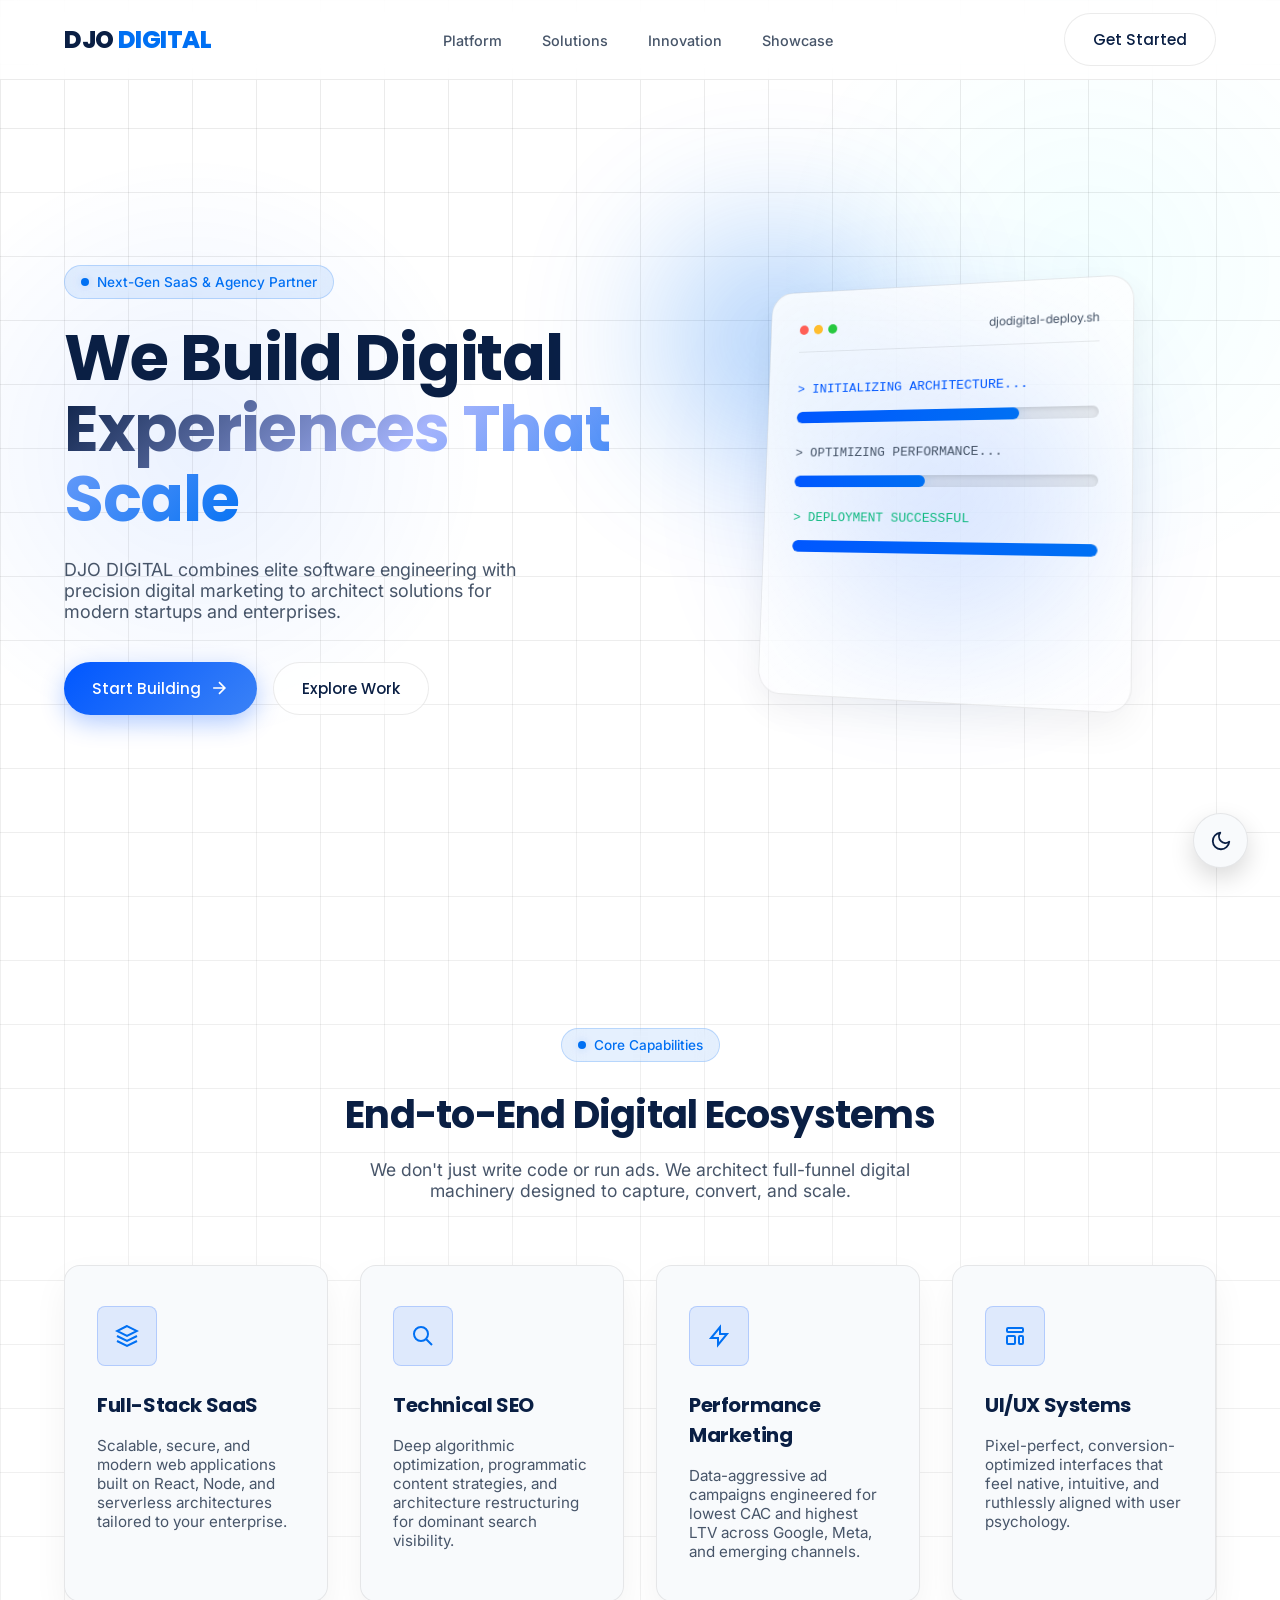
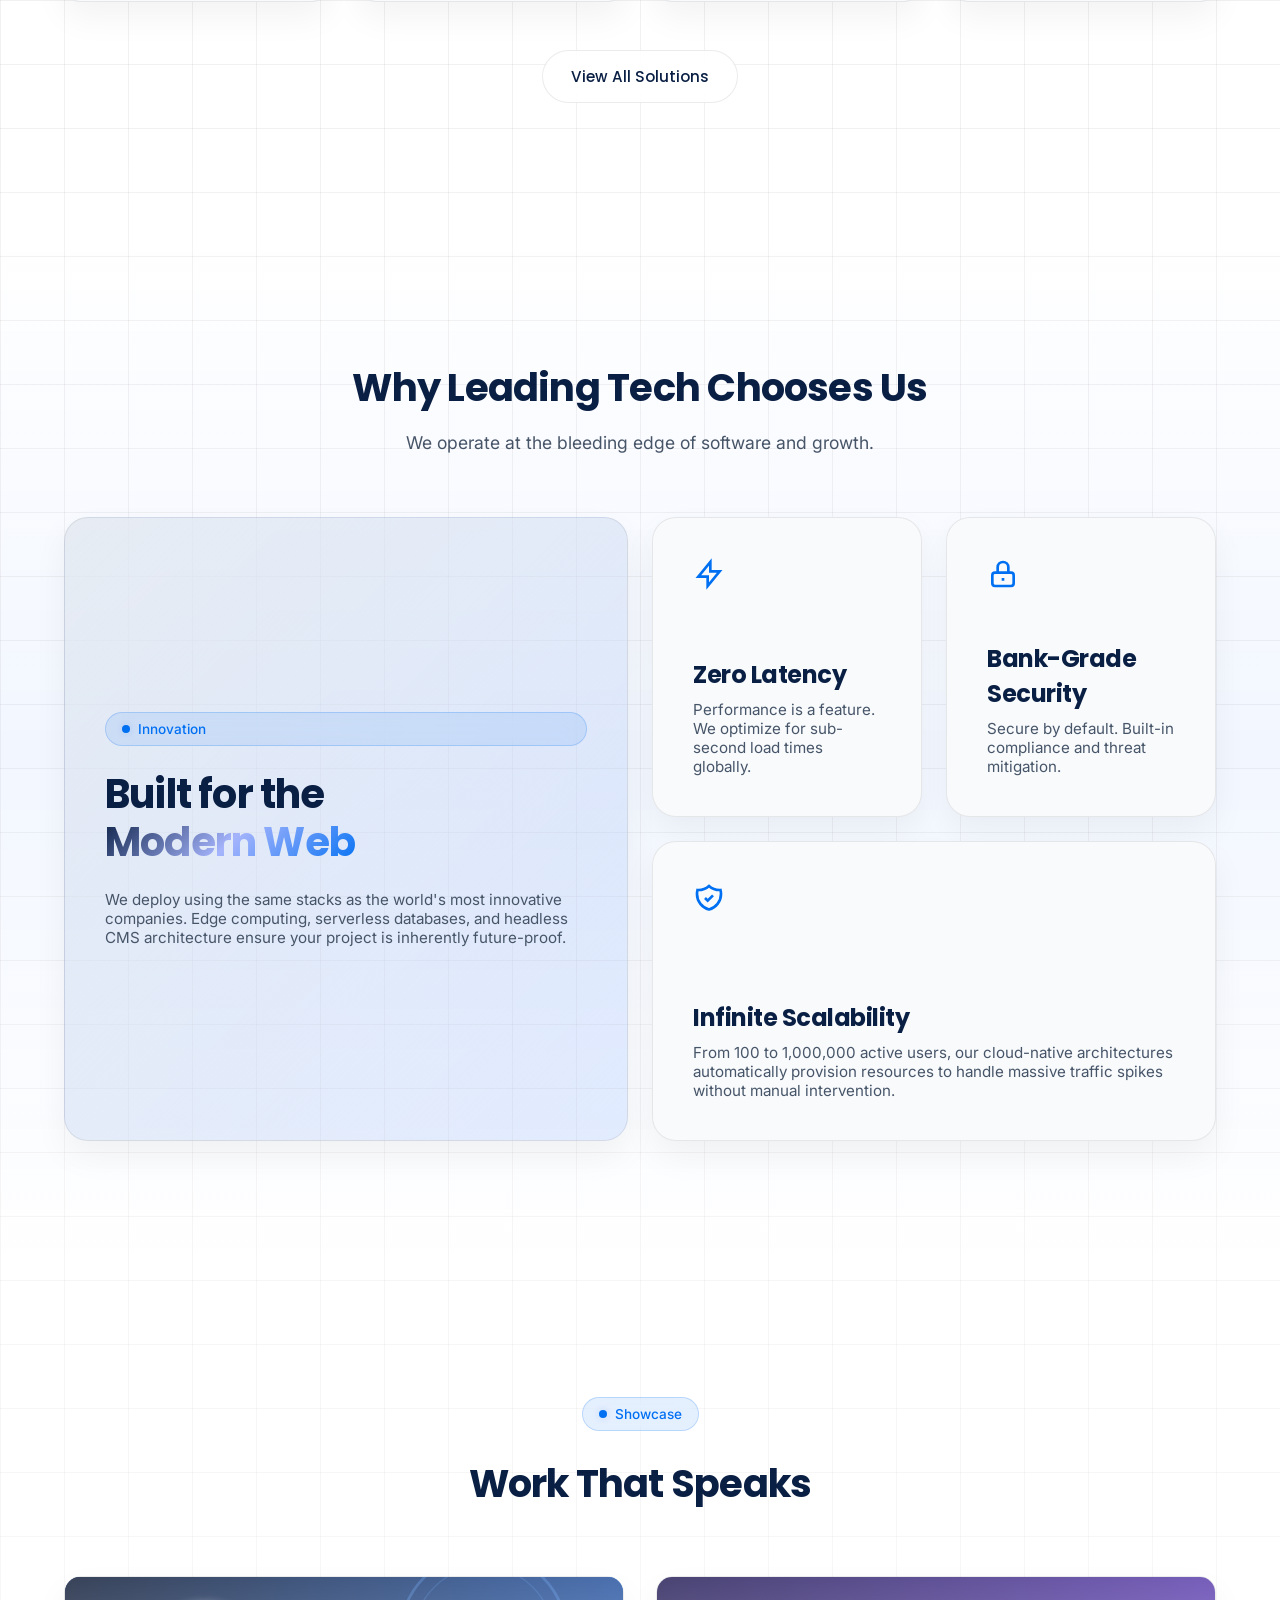
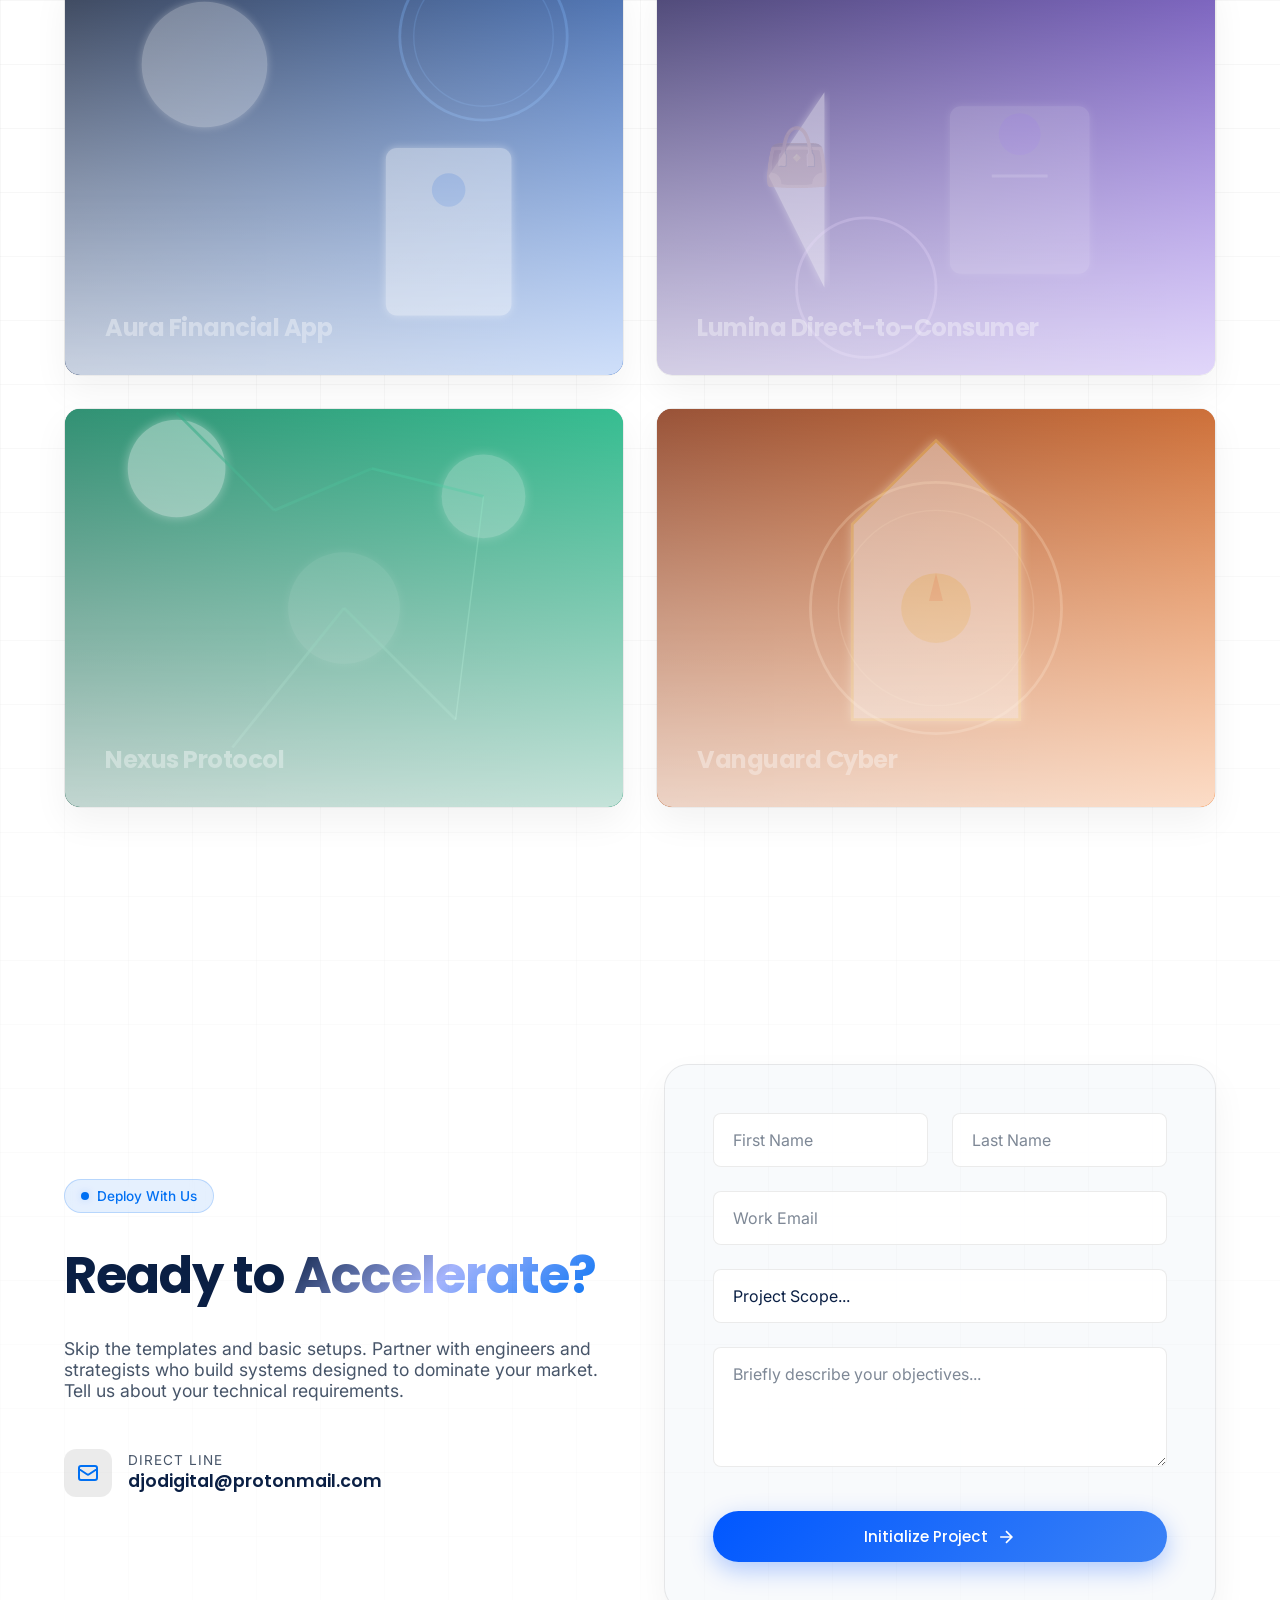
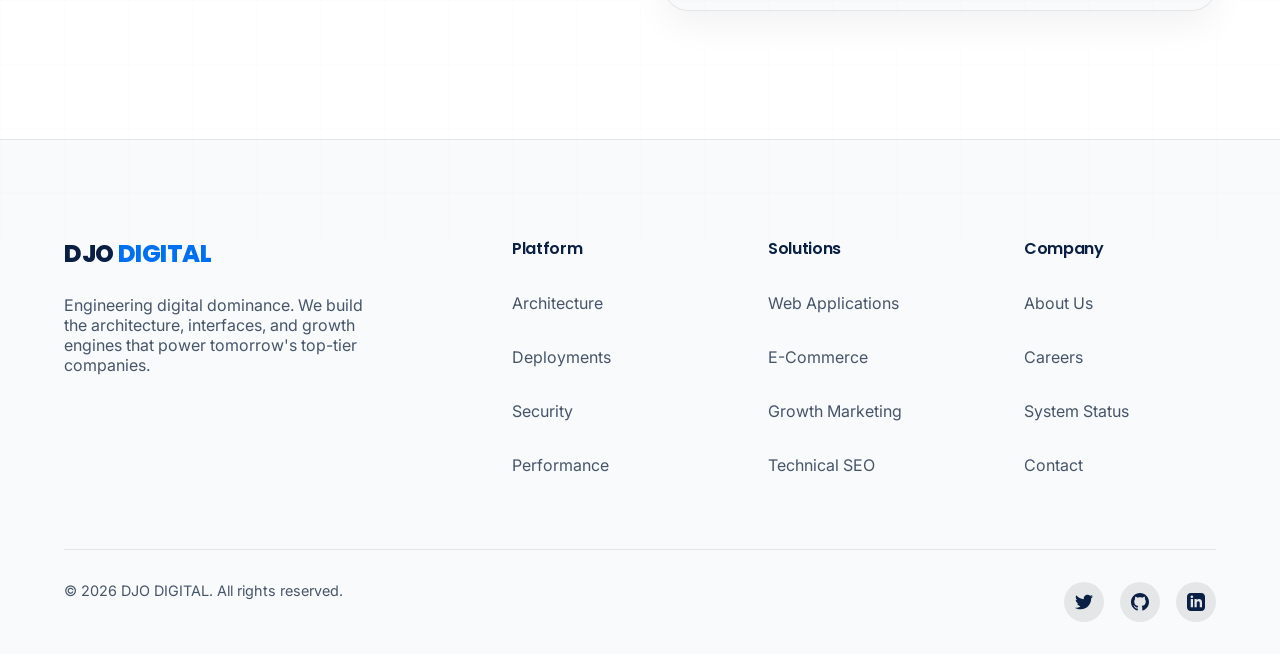
==== commit f0437f5f: "fixed the footer buttons" ====
--- a/index.html
+++ b/index.html
@@ -315,27 +315,27 @@
                     <div>
                         <h4 class="footer-title">Platform</h4>
                         <div class="footer-links">
-                            <a href="#">Architecture</a>
-                            <a href="#">Deployments</a>
-                            <a href="#">Security</a>
-                            <a href="#">Performance</a>
+                            <a href="#home">Architecture</a>
+                            <a href="solutions.html">Deployments</a>
+                            <a href="solutions.html">Security</a>
+                            <a href="solutions.html">Performance</a>
                         </div>
                     </div>
                     <div>
                         <h4 class="footer-title">Solutions</h4>
                         <div class="footer-links">
-                            <a href="solutions/">Web Applications</a>
-                            <a href="solutions/">E-Commerce</a>
-                            <a href="solutions/">Growth Marketing</a>
-                            <a href="solutions/">Technical SEO</a>
+                            <a href="solutions.html">Web Applications</a>
+                            <a href="solutions.html">E-Commerce</a>
+                            <a href="solutions.html">Growth Marketing</a>
+                            <a href="solutions.html">Technical SEO</a>
                         </div>
                     </div>
                     <div>
                         <h4 class="footer-title">Company</h4>
                         <div class="footer-links">
                             <a href="#about">About Us</a>
-                            <a href="#">Careers</a>
-                            <a href="#">System Status</a>
+                            <a href="#contact">Careers</a>
+                            <a href="#contact">System Status</a>
                             <a href="#contact">Contact</a>
                         </div>
                     </div>
@@ -343,9 +343,9 @@
                 <div class="footer-bottom">
                     <div>&copy; 2026 DJO DIGITAL. All rights reserved.</div>
                     <div class="social-icons">
-                        <a href="#" aria-label="Twitter"><svg width="18" height="18" fill="currentColor" viewBox="0 0 24 24"><path d="M24 4.557c-.883.392-1.832.656-2.828.775 1.017-.609 1.798-1.574 2.165-2.724-.951.564-2.005.974-3.127 1.195-.897-.957-2.178-1.555-3.594-1.555-3.179 0-5.515 2.966-4.797 6.045-4.091-.205-7.719-2.165-10.148-5.144-1.29 2.213-.669 5.108 1.523 6.574-.806-.026-1.566-.247-2.229-.616-.054 2.281 1.581 4.415 3.949 4.89-.693.188-1.452.232-2.224.084.626 1.956 2.444 3.379 4.6 3.419-2.07 1.623-4.678 2.348-7.29 2.04 2.179 1.397 4.768 2.212 7.548 2.212 9.142 0 14.307-7.721 13.995-14.646.962-.695 1.797-1.562 2.457-2.549z"/></svg></a>
-                        <a href="#" aria-label="GitHub"><svg width="18" height="18" fill="currentColor" viewBox="0 0 24 24"><path d="M12 0c-6.626 0-12 5.373-12 12 0 5.302 3.438 9.8 8.207 11.387.599.111.793-.261.793-.577v-2.234c-3.338.726-4.033-1.416-4.033-1.416-.546-1.387-1.333-1.756-1.333-1.756-1.089-.745.083-.729.083-.729 1.205.084 1.839 1.237 1.839 1.237 1.07 1.834 2.807 1.304 3.492.997.107-.775.418-1.305.762-1.604-2.665-.305-5.467-1.334-5.467-5.931 0-1.311.469-2.381 1.236-3.221-.124-.303-.535-1.524.117-3.176 0 0 1.008-.322 3.301 1.23.957-.266 1.983-.399 3.003-.404 1.02.005 2.047.138 3.006.404 2.291-1.552 3.297-1.23 3.297-1.23.653 1.653.242 2.874.118 3.176.77.84 1.235 1.911 1.235 3.221 0 4.609-2.807 5.624-5.479 5.921.43.372.823 1.102.823 2.222v3.293c0 .319.192.694.801.576 4.765-1.589 8.199-6.086 8.199-11.386 0-6.627-5.373-12-12-12z"/></svg></a>
-                        <a href="#" aria-label="LinkedIn"><svg width="18" height="18" fill="currentColor" viewBox="0 0 24 24"><path d="M19 0h-14c-2.761 0-5 2.239-5 5v14c0 2.761 2.239 5 5 5h14c2.762 0 5-2.239 5-5v-14c0-2.761-2.238-5-5-5zm-11 19h-3v-11h3v11zm-1.5-12.268c-.966 0-1.75-.79-1.75-1.764s.784-1.764 1.75-1.764 1.75.79 1.75 1.764-.783 1.764-1.75 1.764zm13.5 12.268h-3v-5.604c0-3.368-4-3.113-4 0v5.604h-3v-11h3v1.765c1.396-2.586 7-2.777 7 2.476v6.759z"/></svg></a>
+                        <a href="https://twitter.com" target="_blank" rel="noopener noreferrer" aria-label="Twitter"><svg width="18" height="18" fill="currentColor" viewBox="0 0 24 24"><path d="M24 4.557c-.883.392-1.832.656-2.828.775 1.017-.609 1.798-1.574 2.165-2.724-.951.564-2.005.974-3.127 1.195-.897-.957-2.178-1.555-3.594-1.555-3.179 0-5.515 2.966-4.797 6.045-4.091-.205-7.719-2.165-10.148-5.144-1.29 2.213-.669 5.108 1.523 6.574-.806-.026-1.566-.247-2.229-.616-.054 2.281 1.581 4.415 3.949 4.89-.693.188-1.452.232-2.224.084.626 1.956 2.444 3.379 4.6 3.419-2.07 1.623-4.678 2.348-7.29 2.04 2.179 1.397 4.768 2.212 7.548 2.212 9.142 0 14.307-7.721 13.995-14.646.962-.695 1.797-1.562 2.457-2.549z"/></svg></a>
+                        <a href="https://github.com" target="_blank" rel="noopener noreferrer" aria-label="GitHub"><svg width="18" height="18" fill="currentColor" viewBox="0 0 24 24"><path d="M12 0c-6.626 0-12 5.373-12 12 0 5.302 3.438 9.8 8.207 11.387.599.111.793-.261.793-.577v-2.234c-3.338.726-4.033-1.416-4.033-1.416-.546-1.387-1.333-1.756-1.333-1.756-1.089-.745.083-.729.083-.729 1.205.084 1.839 1.237 1.839 1.237 1.07 1.834 2.807 1.304 3.492.997.107-.775.418-1.305.762-1.604-2.665-.305-5.467-1.334-5.467-5.931 0-1.311.469-2.381 1.236-3.221-.124-.303-.535-1.524.117-3.176 0 0 1.008-.322 3.301 1.23.957-.266 1.983-.399 3.003-.404 1.02.005 2.047.138 3.006.404 2.291-1.552 3.297-1.23 3.297-1.23.653 1.653.242 2.874.118 3.176.77.84 1.235 1.911 1.235 3.221 0 4.609-2.807 5.624-5.479 5.921.43.372.823 1.102.823 2.222v3.293c0 .319.192.694.801.576 4.765-1.589 8.199-6.086 8.199-11.386 0-6.627-5.373-12-12-12z"/></svg></a>
+                        <a href="https://linkedin.com" target="_blank" rel="noopener noreferrer" aria-label="LinkedIn"><svg width="18" height="18" fill="currentColor" viewBox="0 0 24 24"><path d="M19 0h-14c-2.761 0-5 2.239-5 5v14c0 2.761 2.239 5 5 5h14c2.762 0 5-2.239 5-5v-14c0-2.761-2.238-5-5-5zm-11 19h-3v-11h3v11zm-1.5-12.268c-.966 0-1.75-.79-1.75-1.764s.784-1.764 1.75-1.764 1.75.79 1.75 1.764-.783 1.764-1.75 1.764zm13.5 12.268h-3v-5.604c0-3.368-4-3.113-4 0v5.604h-3v-11h3v1.765c1.396-2.586 7-2.777 7 2.476v6.759z"/></svg></a>
                     </div>
                 </div>
             </div>
--- a/style.css
+++ b/style.css
@@ -1023,11 +1023,20 @@
 .footer-links a {
     color: var(--text-muted);
     transition: var(--transition);
+    display: inline-block;
+    padding: 0.5rem 0;
+    border-bottom: 2px solid transparent;
+    cursor: pointer;
 }
 
 .footer-links a:hover {
     color: var(--accent);
+    border-bottom-color: var(--accent);
     padding-left: 5px;
+}
+
+.footer-links a:active {
+    transform: scale(0.98);
 }
 
 .footer-bottom {
@@ -1055,6 +1064,7 @@
     justify-content: center;
     transition: var(--transition);
     color: var(--text-main);
+    cursor: pointer;
 }
 
 .social-icons a:hover {
@@ -1062,6 +1072,15 @@
     color: white;
     transform: translateY(-4px) scale(1.1);
     box-shadow: 0 5px 15px rgba(0, 87, 255, 0.4);
+}
+
+.social-icons a:focus {
+    outline: 2px solid var(--primary);
+    outline-offset: 3px;
+}
+
+.social-icons a:active {
+    transform: translateY(-2px) scale(0.95);
 }
 
 /* --- ANIMATIONS --- */
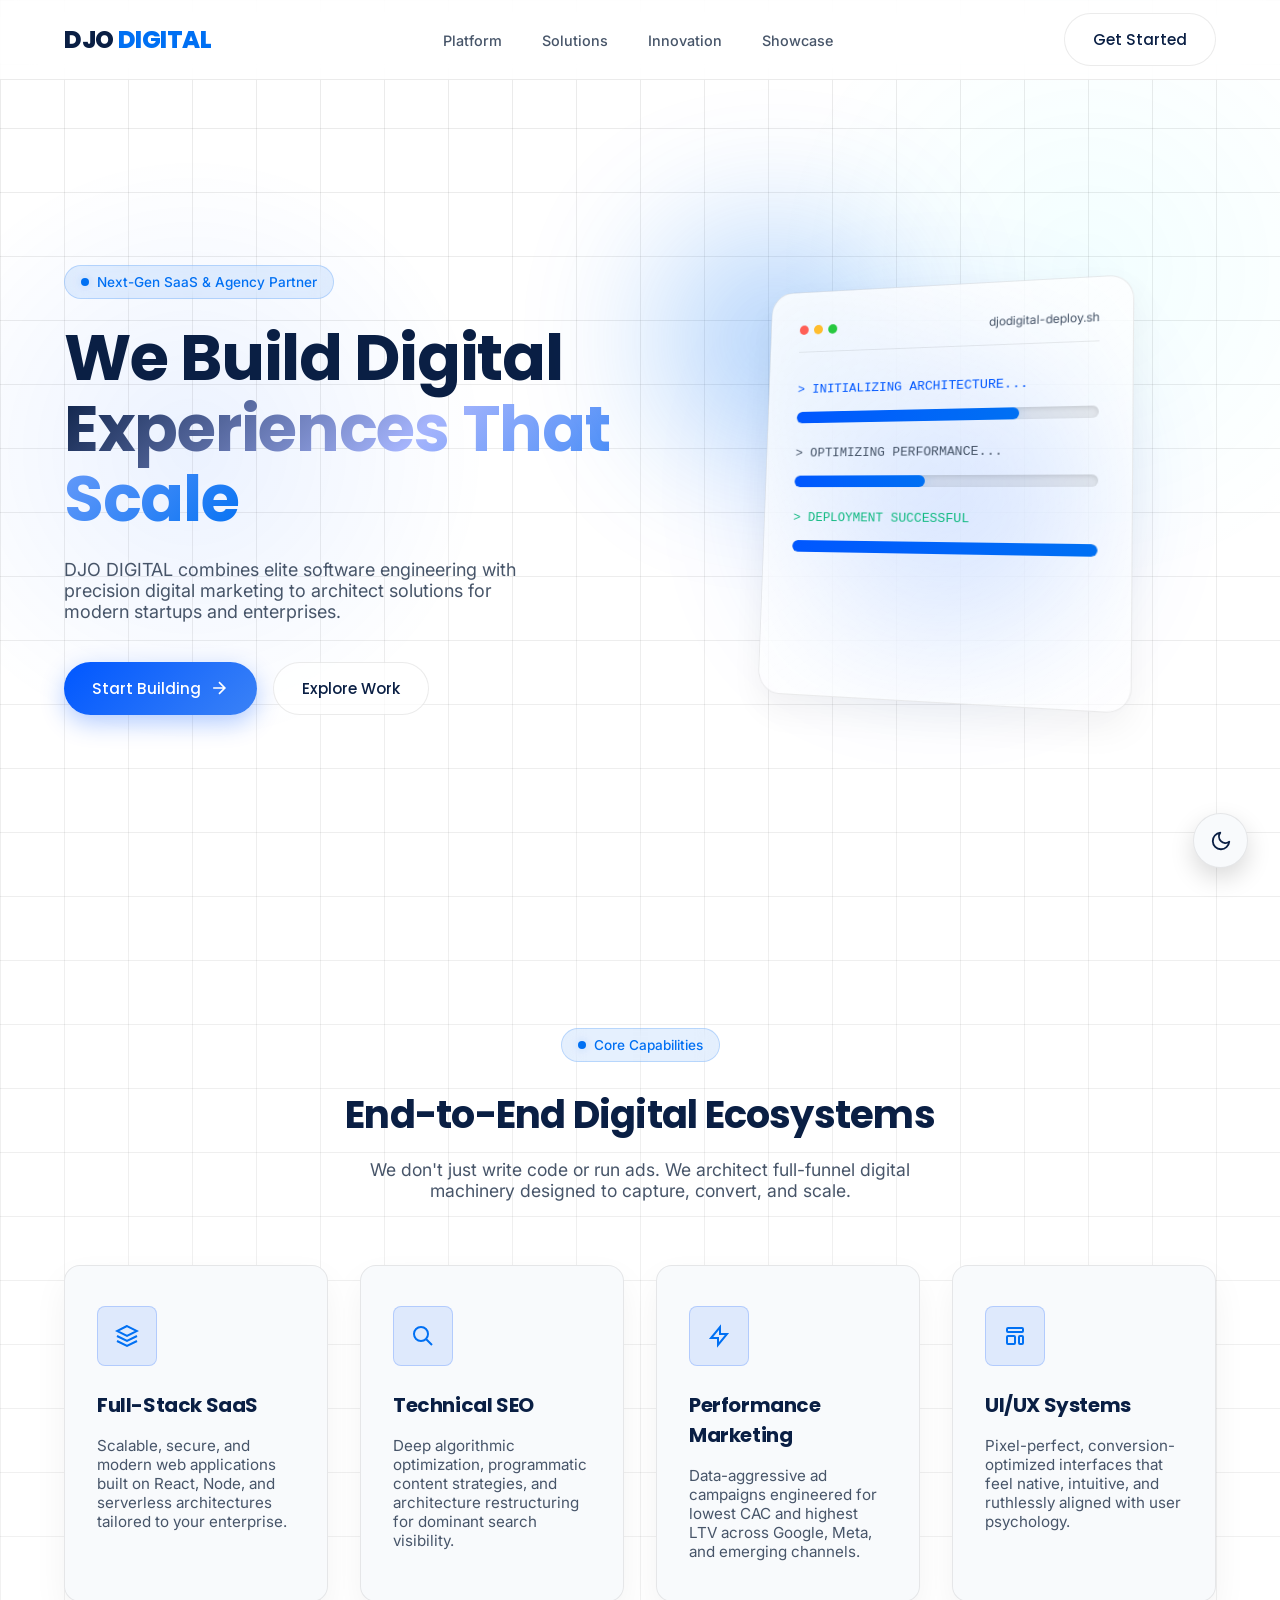
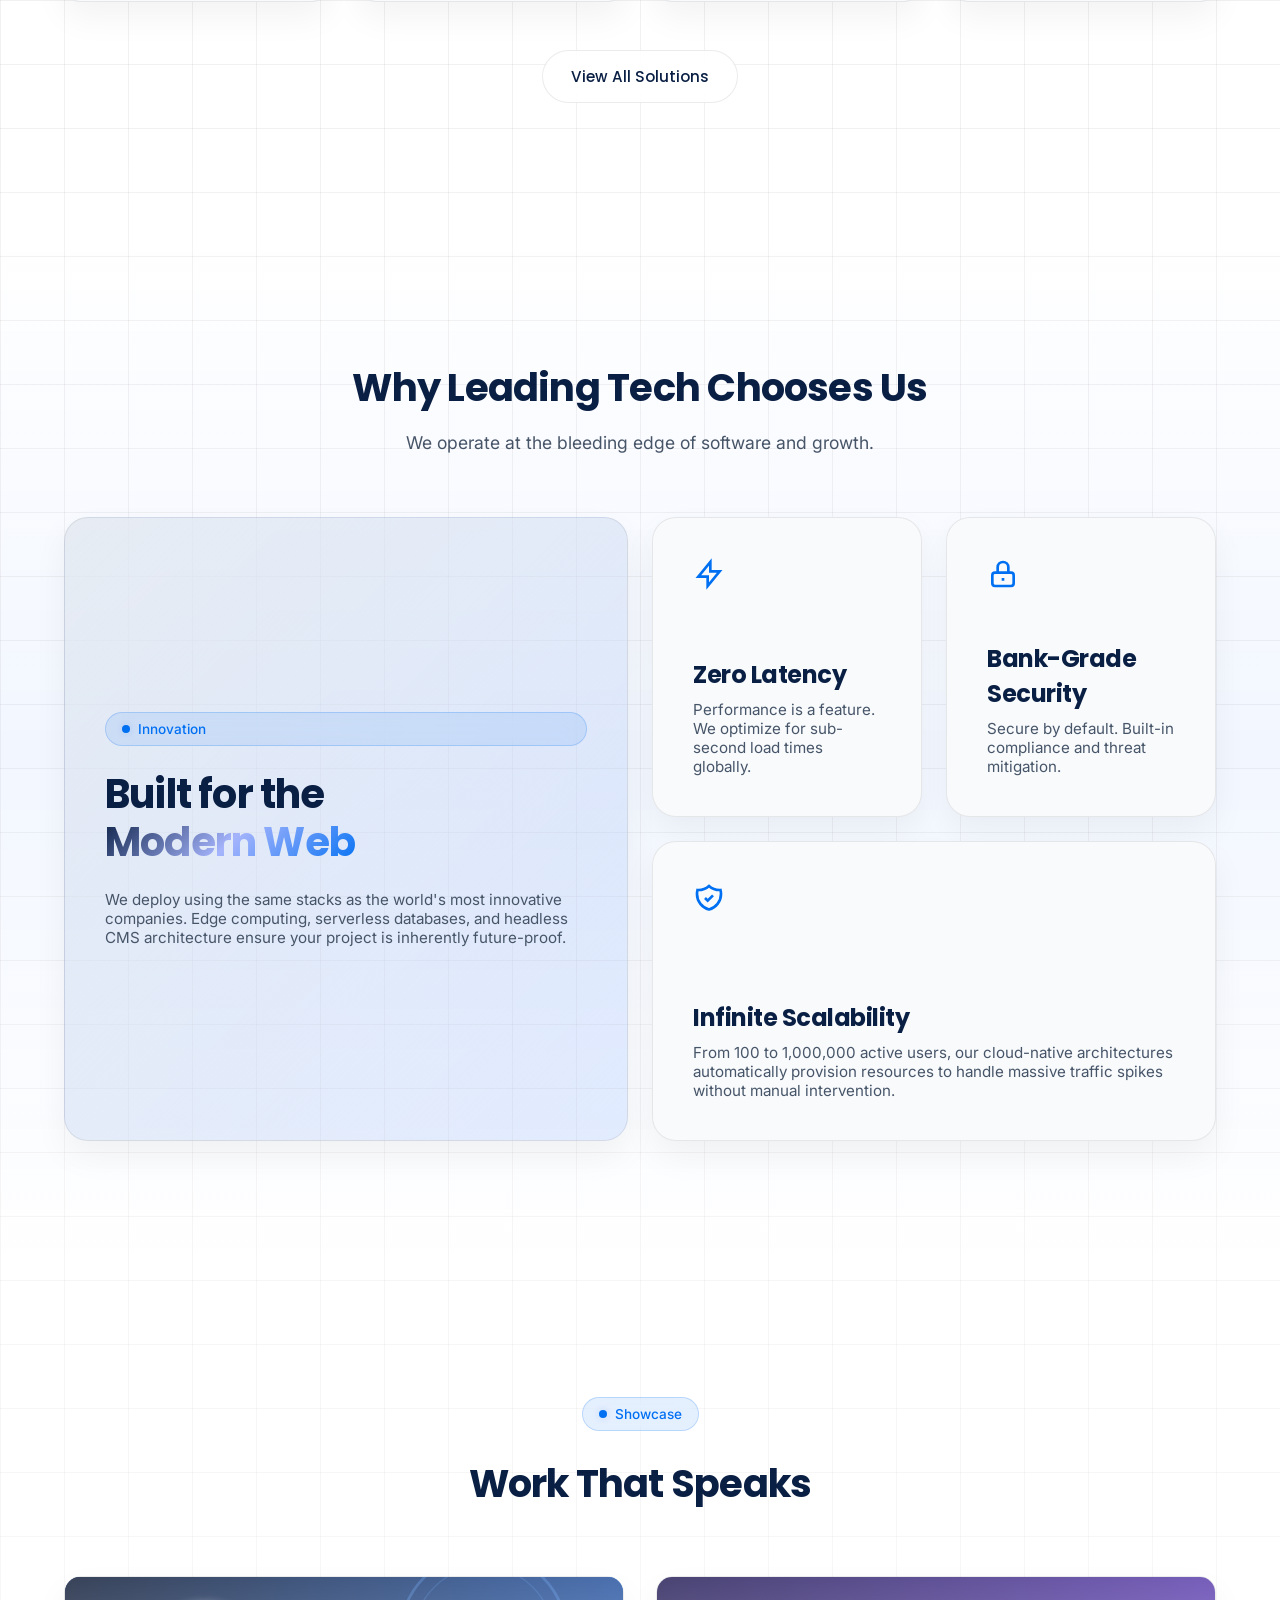
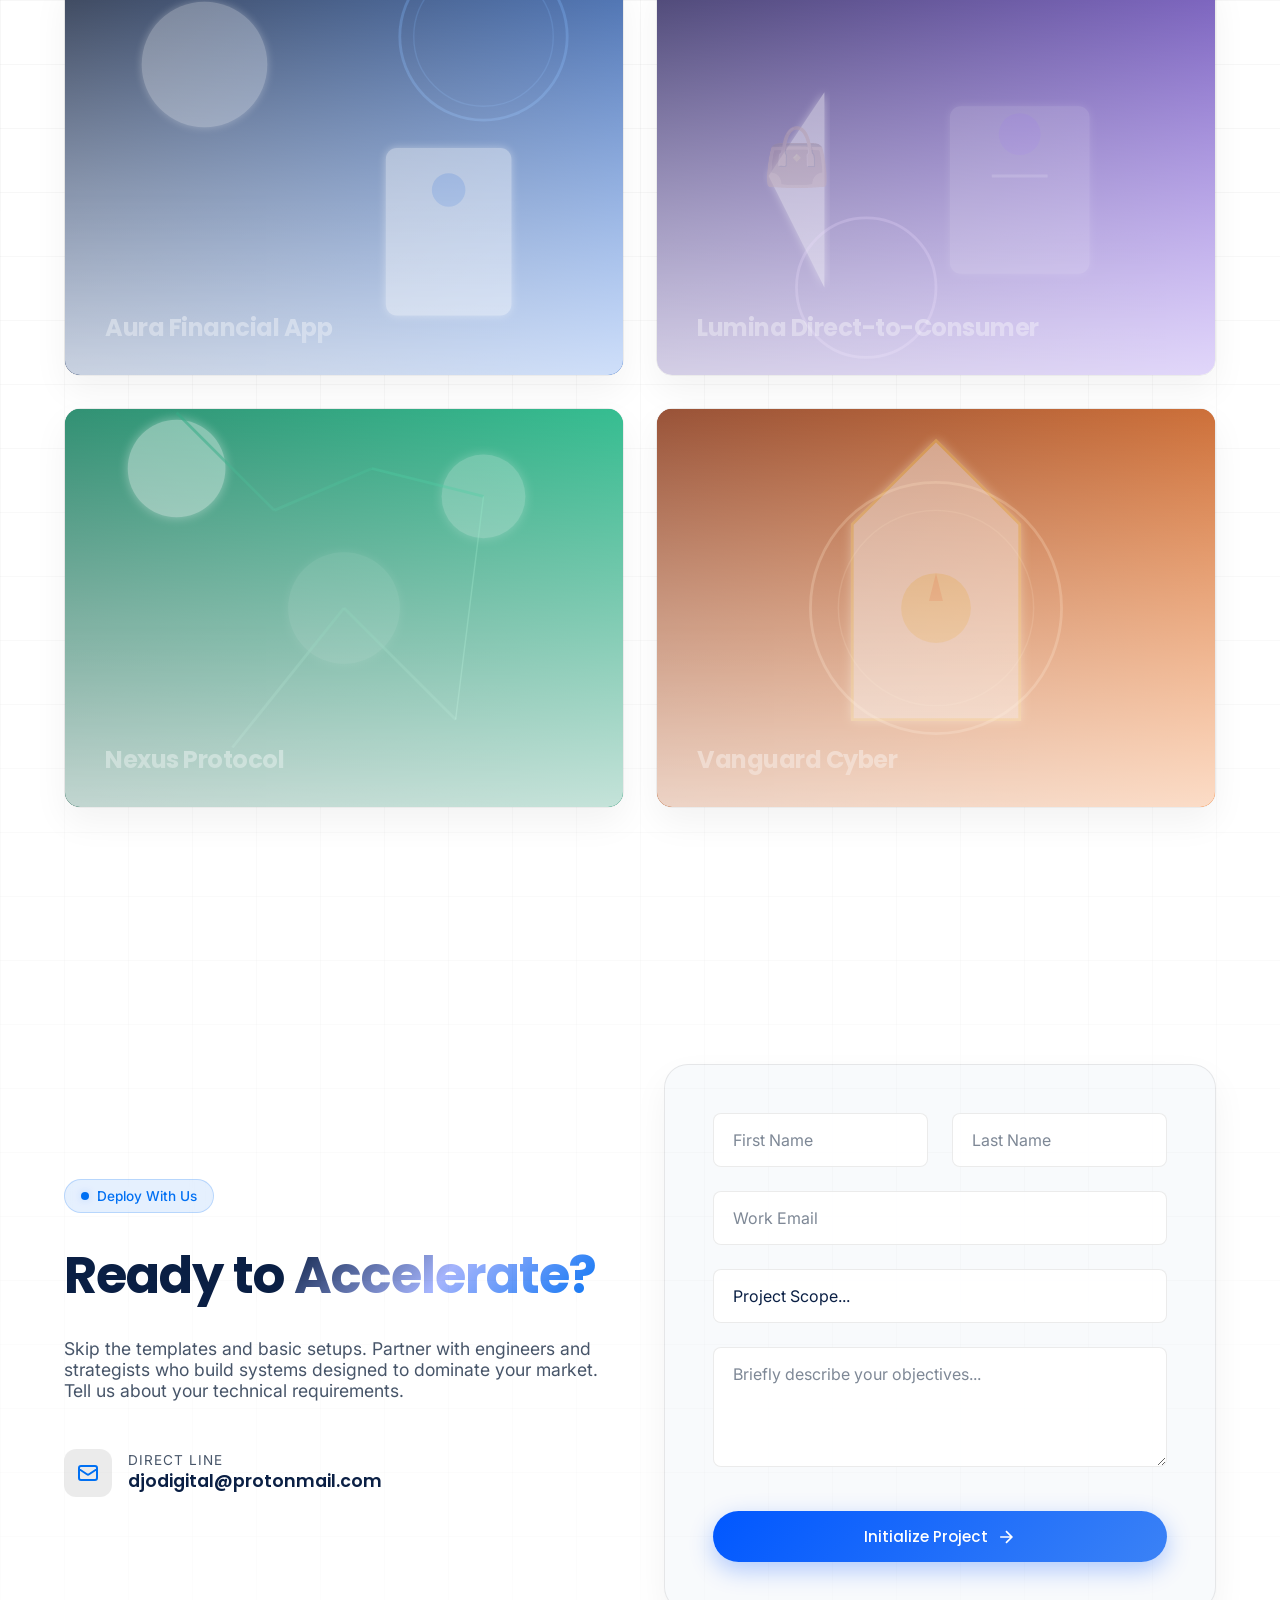
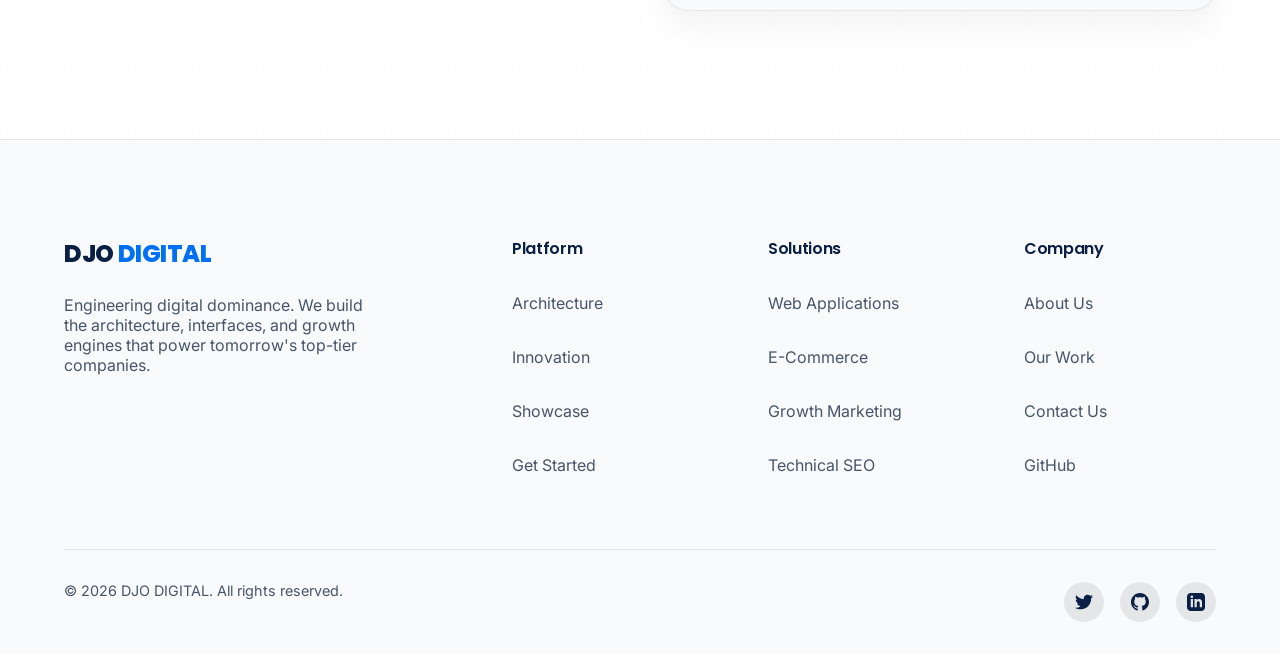
==== commit 4364009c: "fixed the footer buttons so they work" ====
--- a/index.html
+++ b/index.html
@@ -275,7 +275,7 @@
                 <form class="contact-form" action="https://api.web3forms.com/submit" method="POST">
                     <input type="hidden" name="access_key" value="e017881b-0cbd-48a7-ae5b-4a39bc7d0c9f">
                     <input type="hidden" name="subject" value="New Project Inquiry from DJO Digital">
-                    <input type="hidden" name="redirect" value="https://djodigital.com/thank-you.html">
+                    <input type="hidden" name="redirect" value="https://dionberisha2007-dot.github.io/djodigital/thank-you.html">
                     
                     <div style="display:grid; grid-template-columns: 1fr 1fr; gap:1.5rem;">
                         <div class="form-group">
@@ -309,16 +309,16 @@
             <div class="container">
                 <div class="footer-grid">
                     <div class="footer-brand">
-                        <a href="#" class="logo">DJO <span>DIGITAL</span></a>
+                        <a href="#home" class="logo">DJO <span>DIGITAL</span></a>
                         <p>Engineering digital dominance. We build the architecture, interfaces, and growth engines that power tomorrow's top-tier companies.</p>
                     </div>
                     <div>
                         <h4 class="footer-title">Platform</h4>
                         <div class="footer-links">
                             <a href="#home">Architecture</a>
-                            <a href="solutions.html">Deployments</a>
-                            <a href="solutions.html">Security</a>
-                            <a href="solutions.html">Performance</a>
+                            <a href="#about">Innovation</a>
+                            <a href="#portfolio">Showcase</a>
+                            <a href="#contact">Get Started</a>
                         </div>
                     </div>
                     <div>
@@ -334,9 +334,9 @@
                         <h4 class="footer-title">Company</h4>
                         <div class="footer-links">
                             <a href="#about">About Us</a>
-                            <a href="#contact">Careers</a>
-                            <a href="#contact">System Status</a>
-                            <a href="#contact">Contact</a>
+                            <a href="#portfolio">Our Work</a>
+                            <a href="#contact">Contact Us</a>
+                            <a href="https://github.com/dionberisha2007-dot/djodigital" target="_blank" rel="noopener noreferrer">GitHub</a>
                         </div>
                     </div>
                 </div>
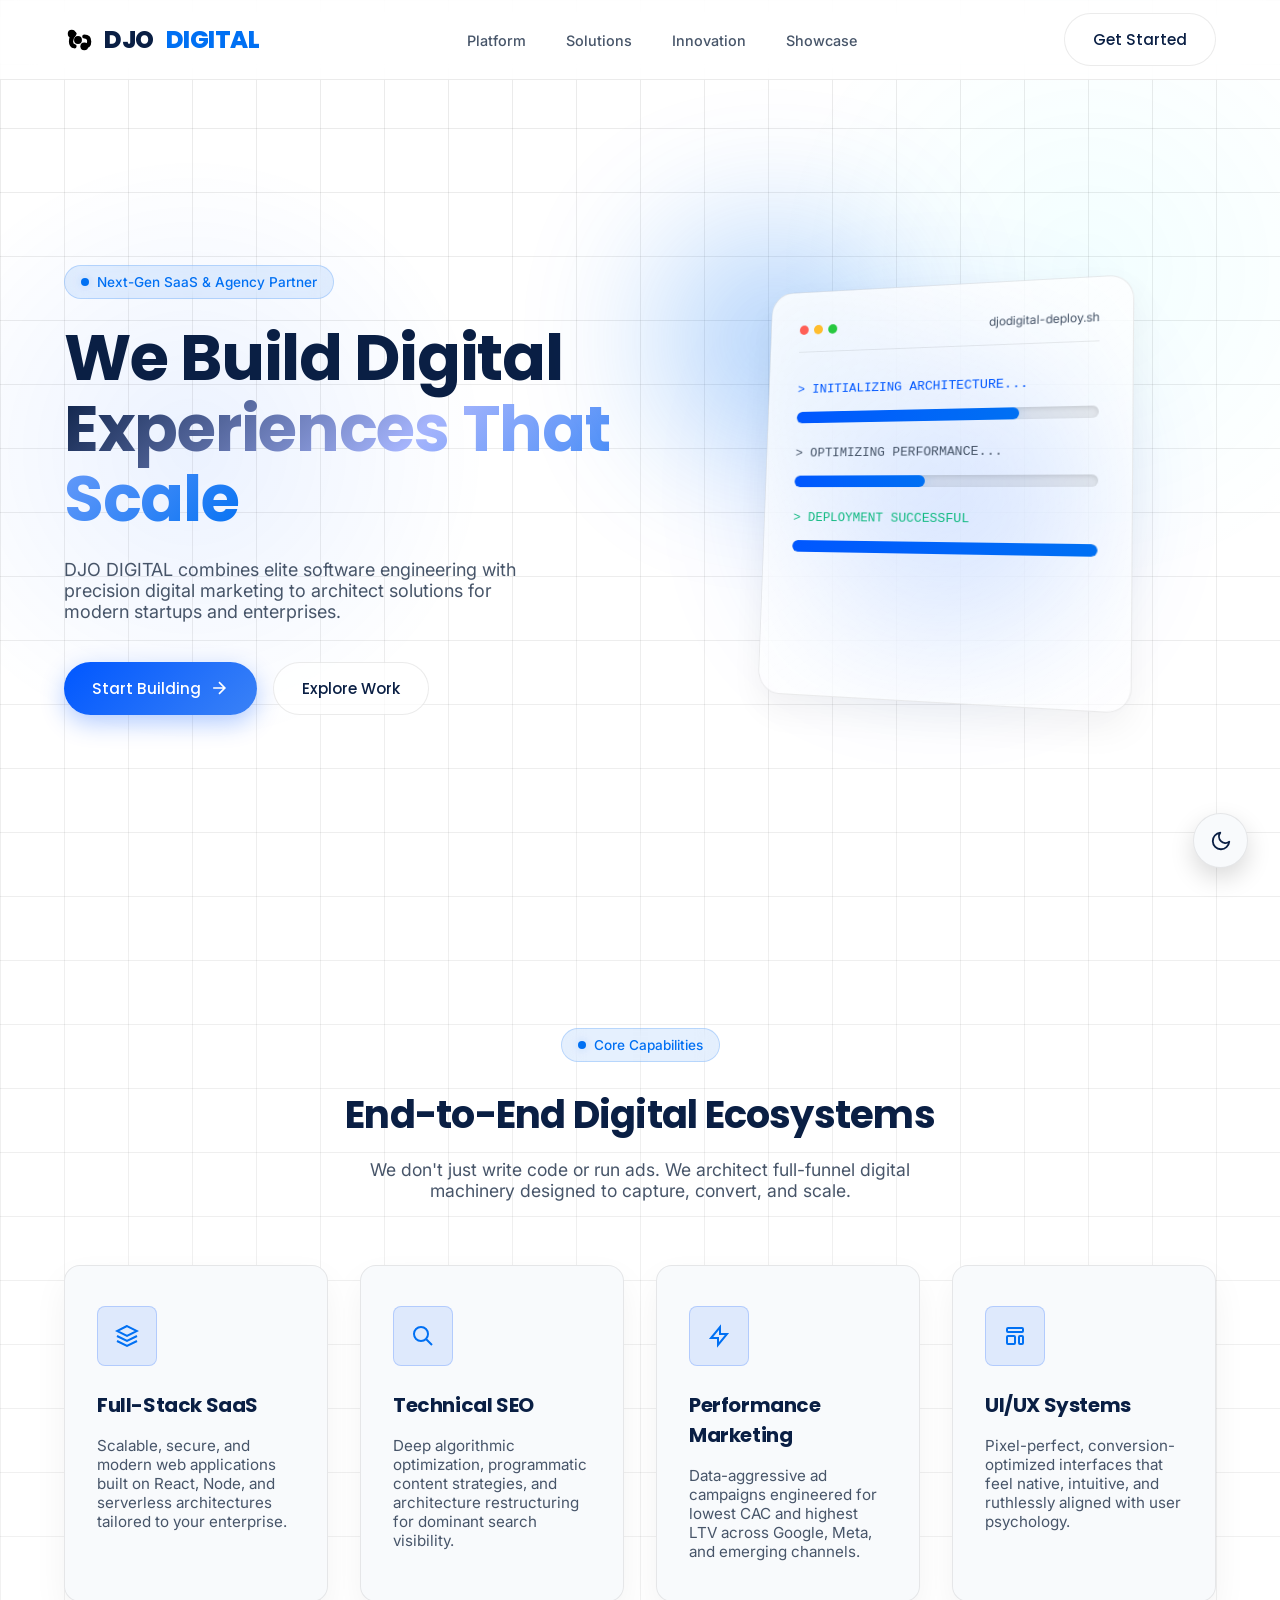
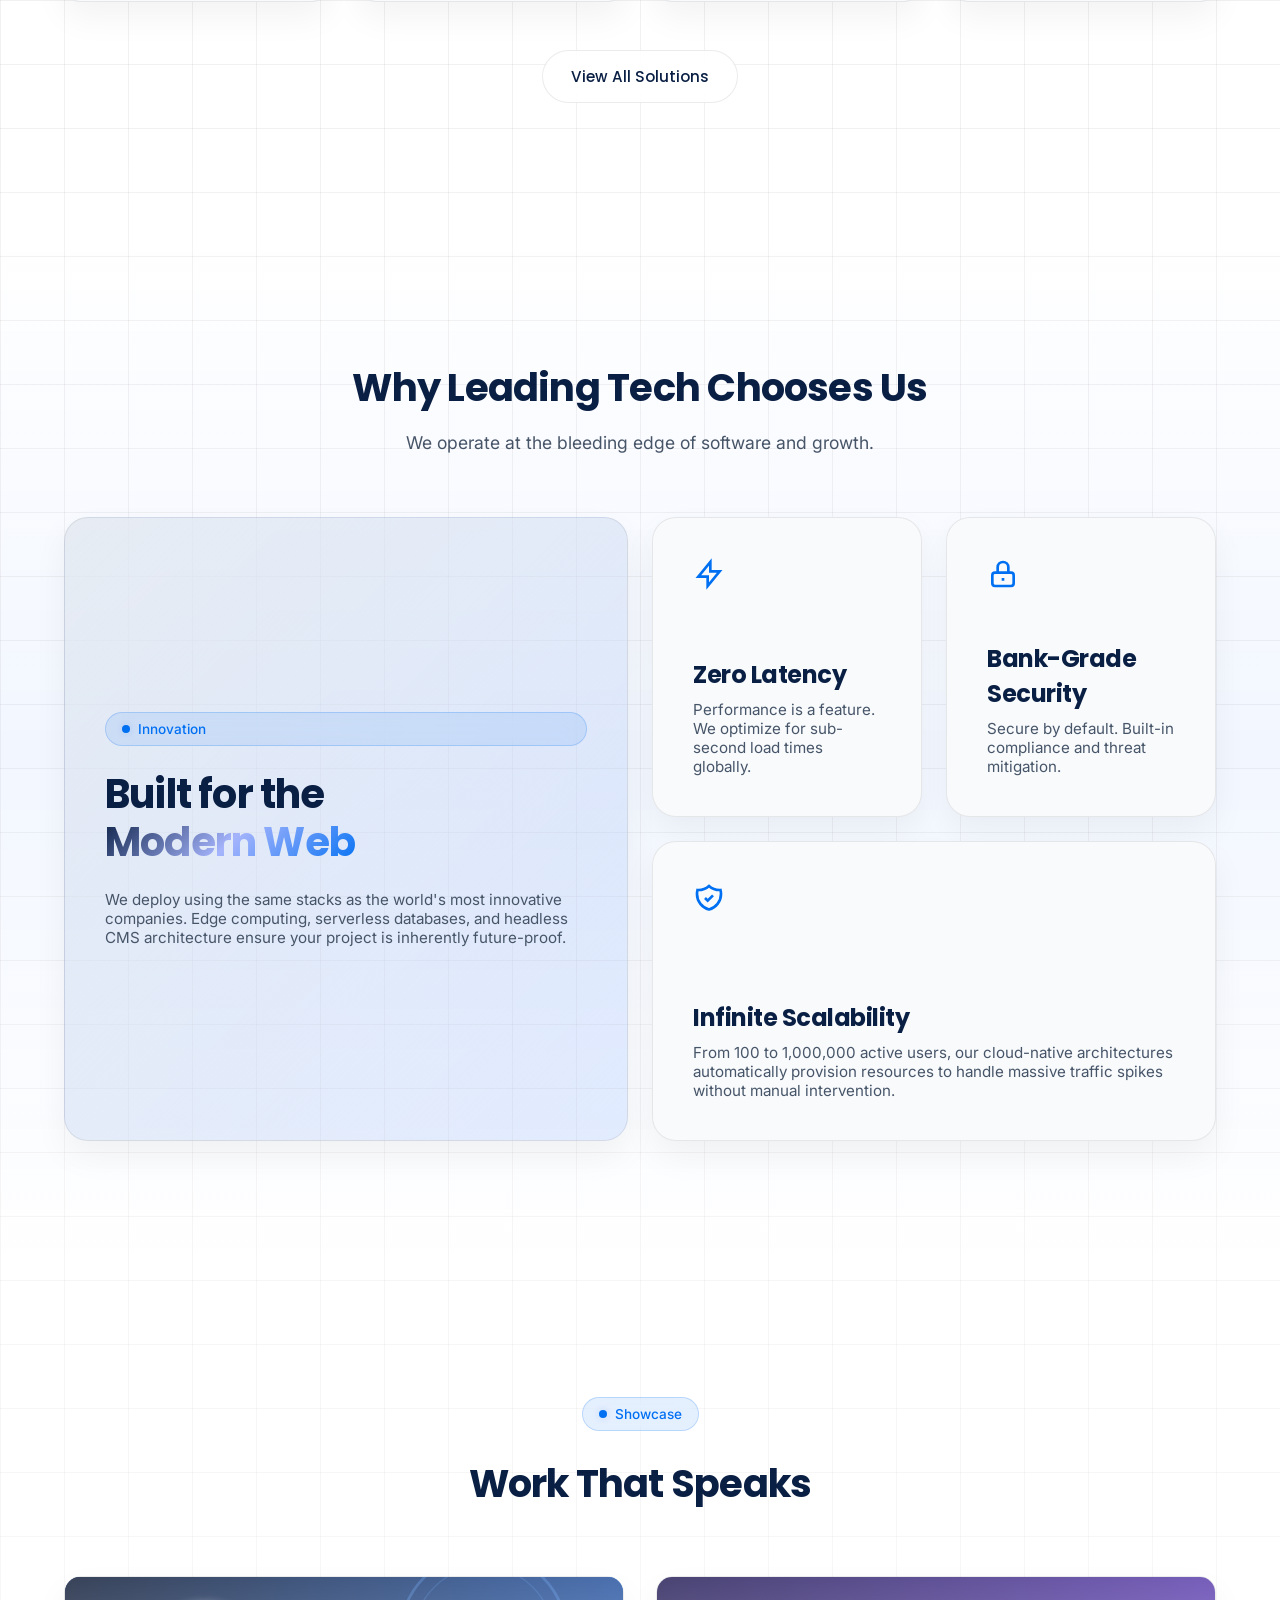
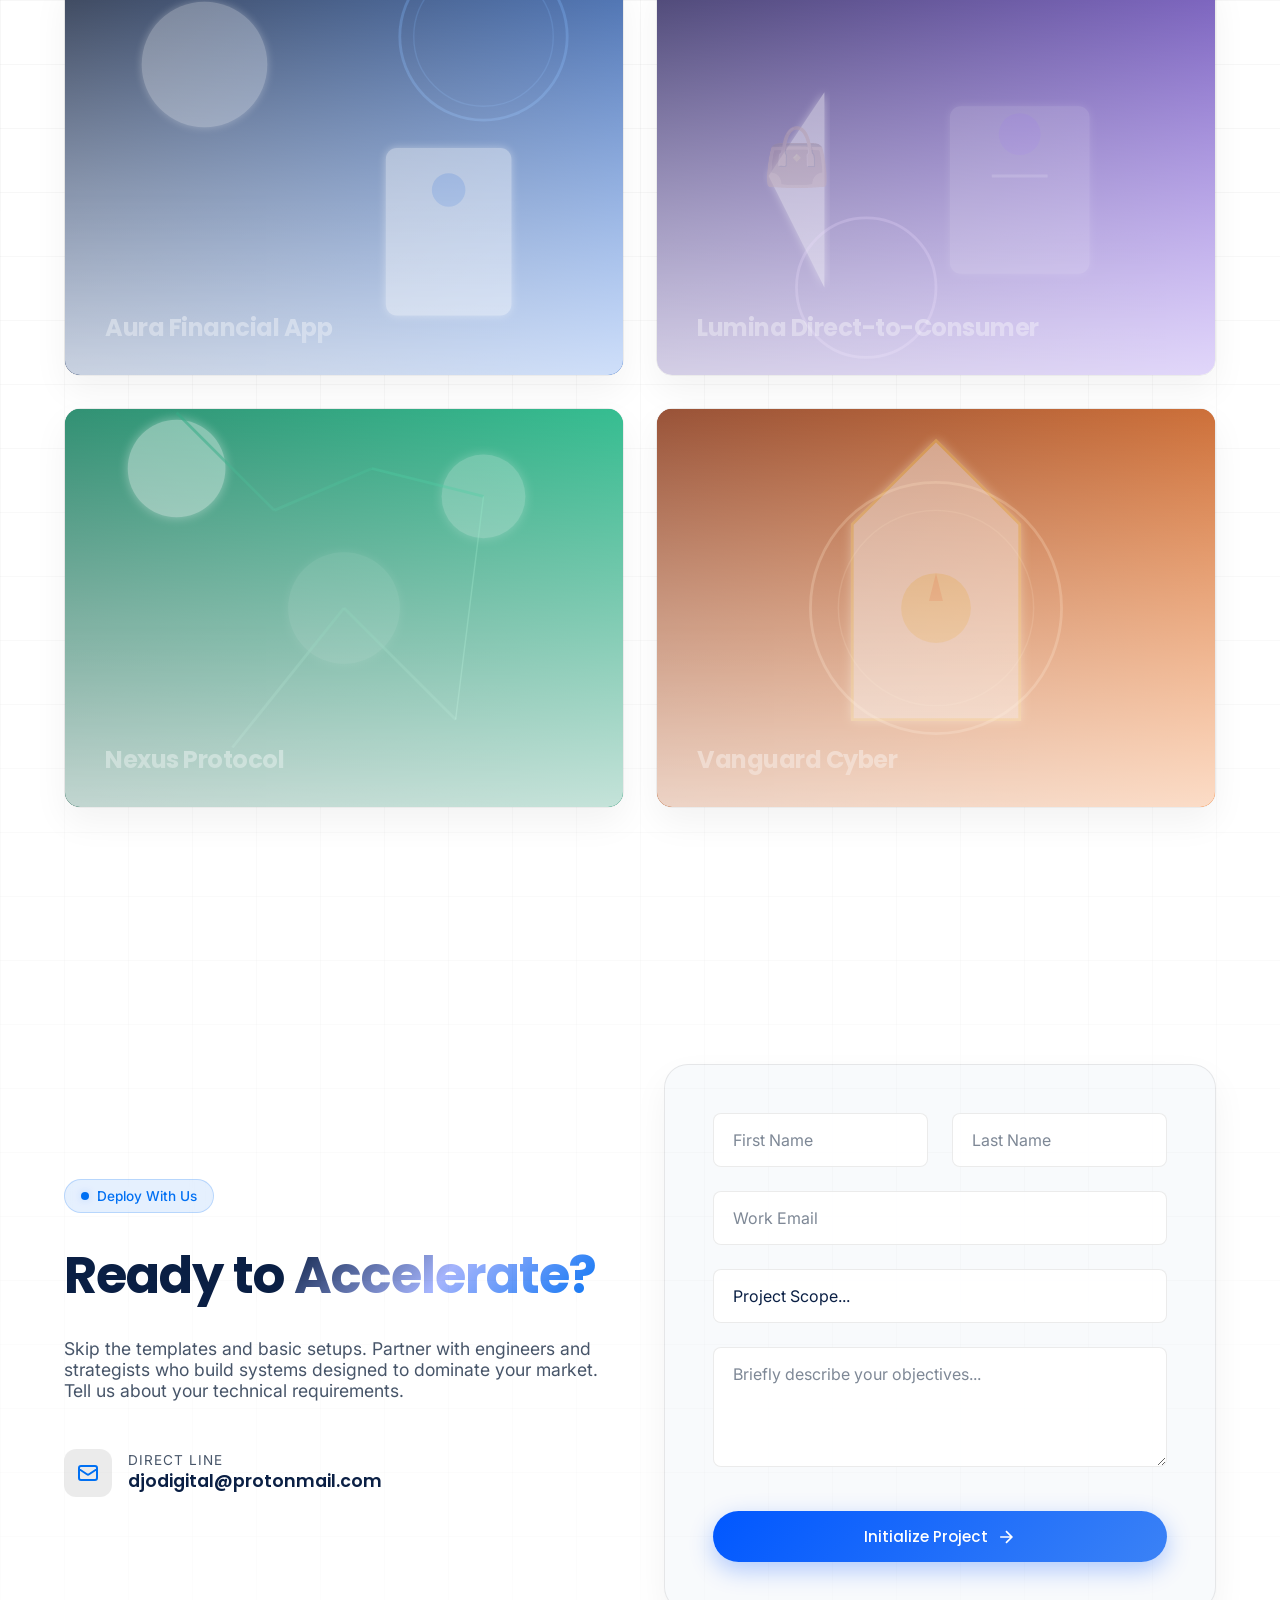
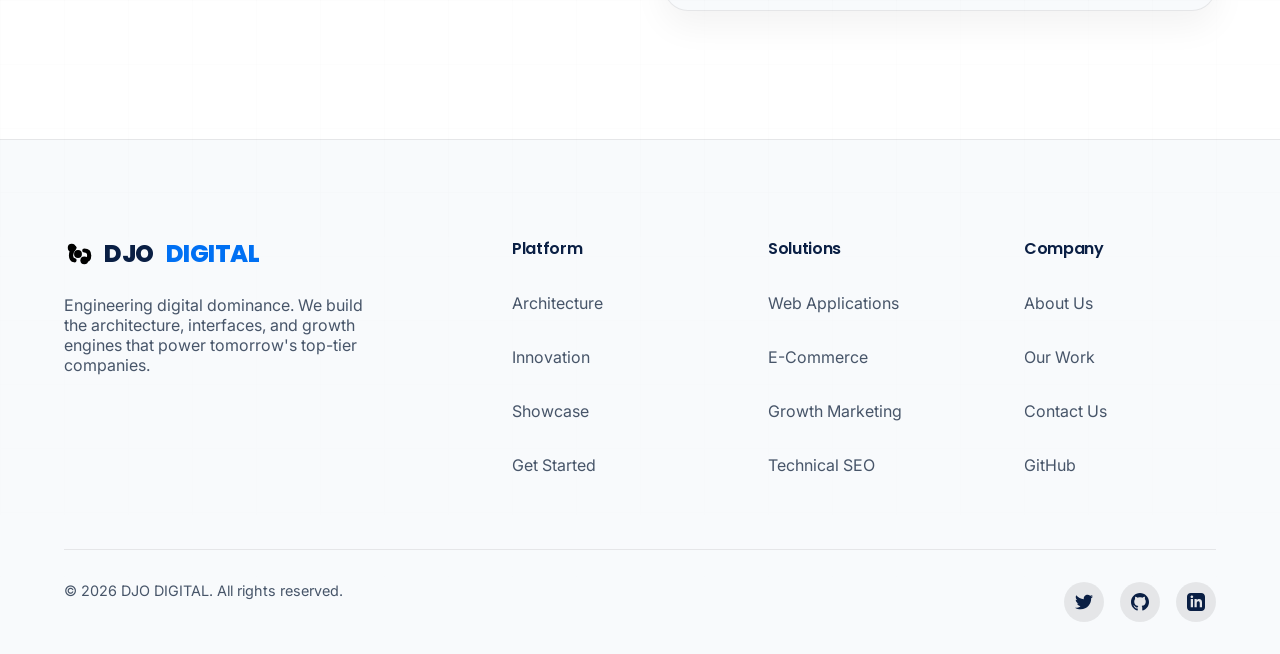
==== commit bec7e38f: "inserted the logo into the hamburger menu for better mobile navigation experience." ====
--- a/index.html
+++ b/index.html
@@ -8,6 +8,7 @@
     <link rel="preconnect" href="https://fonts.gstatic.com" crossorigin>
     <link href="https://fonts.googleapis.com/css2?family=Inter:wght@300;400;500&family=Poppins:wght@500;600;700;800&display=swap" rel="stylesheet">
     <link rel="stylesheet" href="style.css">
+    <link rel="icon" type="image/svg+xml" href="logo.svg">
     <script src="script.js"></script>
     <script>
         // Apply saved theme before page renders to prevent flicker
@@ -37,7 +38,7 @@
 
         <nav>
             <div class="container nav-container">
-                <a href="#" class="logo">DJO <span>DIGITAL</span></a>
+                <a href="#home" class="logo logo-with-icon"><img src="logo.svg" alt="DJO Digital Logo" class="logo-icon">DJO <span>DIGITAL</span></a>
                 
                 <input type="checkbox" id="menu-toggle" class="menu-toggle">
                 
@@ -52,6 +53,7 @@
                     <a href="#contact" class="btn btn-secondary nav-cta">Get Started</a>
                     
                     <label for="menu-toggle" class="hamburger">
+                        <img src="logo.svg" alt="DJO Digital Logo" class="mobile-menu-logo">
                         <span></span><span></span><span></span>
                     </label>
                 </div>
@@ -309,7 +311,7 @@
             <div class="container">
                 <div class="footer-grid">
                     <div class="footer-brand">
-                        <a href="#home" class="logo">DJO <span>DIGITAL</span></a>
+                        <a href="#home" class="logo logo-with-icon"><img src="logo.svg" alt="DJO Digital Logo" class="logo-icon">DJO <span>DIGITAL</span></a>
                         <p>Engineering digital dominance. We build the architecture, interfaces, and growth engines that power tomorrow's top-tier companies.</p>
                     </div>
                     <div>
--- a/style.css
+++ b/style.css
@@ -297,6 +297,43 @@
     color: var(--accent);
 }
 
+.logo-with-icon {
+    gap: 0.75rem;
+}
+
+.logo-icon {
+    width: 28px;
+    height: 28px;
+    display: flex;
+    align-items: center;
+    justify-content: center;
+    color: var(--accent);
+    flex-shrink: 0;
+}
+
+.mobile-menu-logo {
+    width: 32px;
+    height: 32px;
+    color: var(--accent);
+    margin-right: 1rem;
+    display: none;
+}
+
+@media (max-width: 768px) {
+    .mobile-menu-logo {
+        display: block;
+    }
+
+    .logo {
+        font-size: 1.2rem;
+    }
+
+    .logo-icon {
+        width: 24px;
+        height: 24px;
+    }
+}
+
 .nav-links {
     display: flex;
     gap: 2.5rem;
